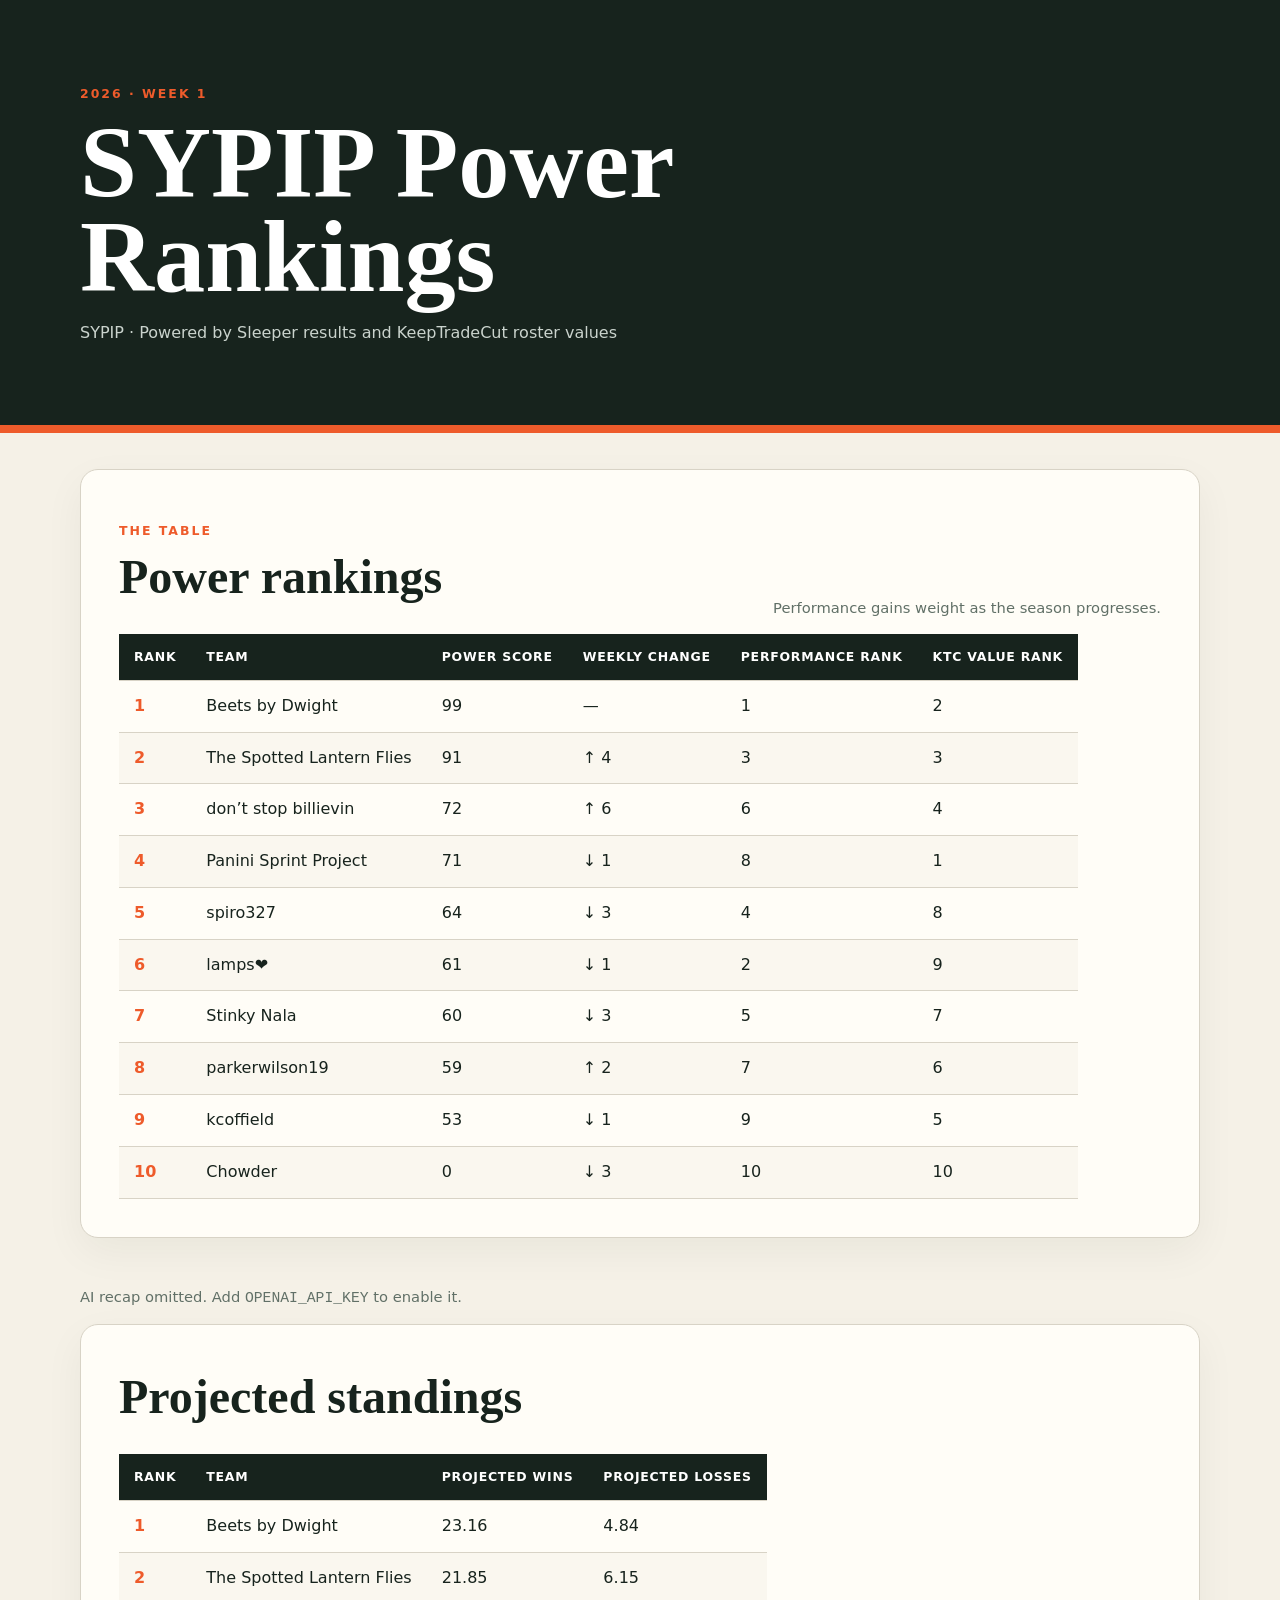
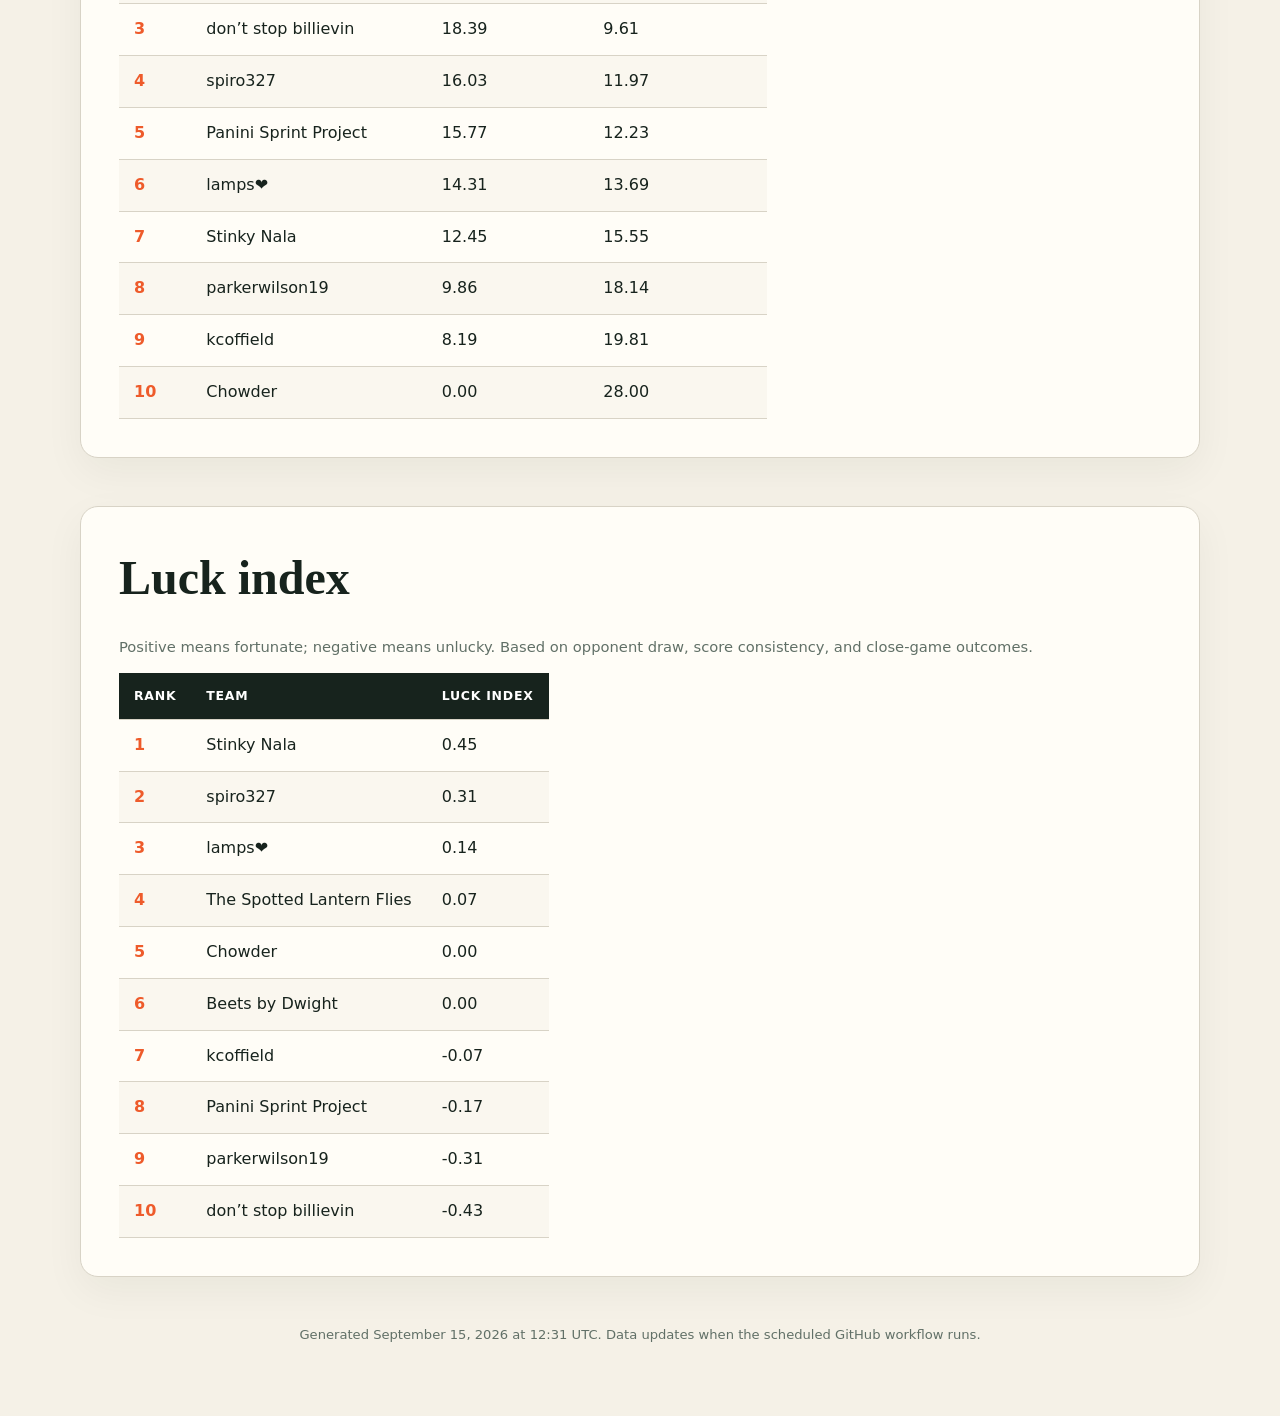
==== content/reports/1389341850288009216/2026/week-01/index.html @ 8bdd9447 "Add weekly report for review" ====
<!doctype html>
<html lang="en"><head><meta charset="utf-8"><meta name="viewport" content="width=device-width,initial-scale=1">
<meta name="description" content="Weekly Sleeper fantasy football power rankings for SYPIP">
<title>SYPIP Power Rankings</title><link rel="stylesheet" href="assets/site.css"></head>
<body><header class="hero"><div class="wrap"><p class="eyebrow">2026 · Week 1</p><h1>SYPIP Power Rankings</h1><p>SYPIP · Powered by Sleeper results and KeepTradeCut roster values</p></div></header>
<main class="wrap"><section><div class="section-title"><div><p class="eyebrow">The table</p><h2>Power rankings</h2></div><p class="note">Performance gains weight as the season progresses.</p></div><table class="dataframe rankings-table">
  <thead>
    <tr style="text-align: right;">
      <th>Rank</th>
      <th>Team</th>
      <th>Power Score</th>
      <th>Weekly Change</th>
      <th>Performance Rank</th>
      <th>KTC Value Rank</th>
    </tr>
  </thead>
  <tbody>
    <tr>
      <td>1</td>
      <td>Beets by Dwight</td>
      <td>99</td>
      <td>—</td>
      <td>1</td>
      <td>2</td>
    </tr>
    <tr>
      <td>2</td>
      <td>The Spotted Lantern Flies</td>
      <td>91</td>
      <td>↑ 4</td>
      <td>3</td>
      <td>3</td>
    </tr>
    <tr>
      <td>3</td>
      <td>don’t stop billievin</td>
      <td>72</td>
      <td>↑ 6</td>
      <td>6</td>
      <td>4</td>
    </tr>
    <tr>
      <td>4</td>
      <td>Panini Sprint Project</td>
      <td>71</td>
      <td>↓ 1</td>
      <td>8</td>
      <td>1</td>
    </tr>
    <tr>
      <td>5</td>
      <td>spiro327</td>
      <td>64</td>
      <td>↓ 3</td>
      <td>4</td>
      <td>8</td>
    </tr>
    <tr>
      <td>6</td>
      <td>lamps❤️</td>
      <td>61</td>
      <td>↓ 1</td>
      <td>2</td>
      <td>9</td>
    </tr>
    <tr>
      <td>7</td>
      <td>Stinky Nala</td>
      <td>60</td>
      <td>↓ 3</td>
      <td>5</td>
      <td>7</td>
    </tr>
    <tr>
      <td>8</td>
      <td>parkerwilson19</td>
      <td>59</td>
      <td>↑ 2</td>
      <td>7</td>
      <td>6</td>
    </tr>
    <tr>
      <td>9</td>
      <td>kcoffield</td>
      <td>53</td>
      <td>↓ 1</td>
      <td>9</td>
      <td>5</td>
    </tr>
    <tr>
      <td>10</td>
      <td>Chowder</td>
      <td>0</td>
      <td>↓ 3</td>
      <td>10</td>
      <td>10</td>
    </tr>
  </tbody>
</table></section>
<p class="note">AI recap omitted. Add <code>OPENAI_API_KEY</code> to enable it.</p><section><h2>Projected standings</h2><table class="dataframe rankings-table">
  <thead>
    <tr style="text-align: right;">
      <th>Rank</th>
      <th>Team</th>
      <th>Projected Wins</th>
      <th>Projected Losses</th>
    </tr>
  </thead>
  <tbody>
    <tr>
      <td>1</td>
      <td>Beets by Dwight</td>
      <td>23.16</td>
      <td>4.84</td>
    </tr>
    <tr>
      <td>2</td>
      <td>The Spotted Lantern Flies</td>
      <td>21.85</td>
      <td>6.15</td>
    </tr>
    <tr>
      <td>3</td>
      <td>don’t stop billievin</td>
      <td>18.39</td>
      <td>9.61</td>
    </tr>
    <tr>
      <td>4</td>
      <td>spiro327</td>
      <td>16.03</td>
      <td>11.97</td>
    </tr>
    <tr>
      <td>5</td>
      <td>Panini Sprint Project</td>
      <td>15.77</td>
      <td>12.23</td>
    </tr>
    <tr>
      <td>6</td>
      <td>lamps❤️</td>
      <td>14.31</td>
      <td>13.69</td>
    </tr>
    <tr>
      <td>7</td>
      <td>Stinky Nala</td>
      <td>12.45</td>
      <td>15.55</td>
    </tr>
    <tr>
      <td>8</td>
      <td>parkerwilson19</td>
      <td>9.86</td>
      <td>18.14</td>
    </tr>
    <tr>
      <td>9</td>
      <td>kcoffield</td>
      <td>8.19</td>
      <td>19.81</td>
    </tr>
    <tr>
      <td>10</td>
      <td>Chowder</td>
      <td>0.00</td>
      <td>28.00</td>
    </tr>
  </tbody>
</table></section><section><h2>Luck index</h2><p class="note">Positive means fortunate; negative means unlucky. Based on opponent draw, score consistency, and close-game outcomes.</p><table class="dataframe rankings-table">
  <thead>
    <tr style="text-align: right;">
      <th>Rank</th>
      <th>Team</th>
      <th>Luck Index</th>
    </tr>
  </thead>
  <tbody>
    <tr>
      <td>1</td>
      <td>Stinky Nala</td>
      <td>0.45</td>
    </tr>
    <tr>
      <td>2</td>
      <td>spiro327</td>
      <td>0.31</td>
    </tr>
    <tr>
      <td>3</td>
      <td>lamps❤️</td>
      <td>0.14</td>
    </tr>
    <tr>
      <td>4</td>
      <td>The Spotted Lantern Flies</td>
      <td>0.07</td>
    </tr>
    <tr>
      <td>5</td>
      <td>Chowder</td>
      <td>0.00</td>
    </tr>
    <tr>
      <td>6</td>
      <td>Beets by Dwight</td>
      <td>0.00</td>
    </tr>
    <tr>
      <td>7</td>
      <td>kcoffield</td>
      <td>-0.07</td>
    </tr>
    <tr>
      <td>8</td>
      <td>Panini Sprint Project</td>
      <td>-0.17</td>
    </tr>
    <tr>
      <td>9</td>
      <td>parkerwilson19</td>
      <td>-0.31</td>
    </tr>
    <tr>
      <td>10</td>
      <td>don’t stop billievin</td>
      <td>-0.43</td>
    </tr>
  </tbody>
</table></section>
<footer>Generated September 15, 2026 at 12:31 UTC. Data updates when the scheduled GitHub workflow runs.</footer></main></body></html>
---- content/reports/1389341850288009216/2026/week-01/assets/site.css ----
:root{--ink:#17231d;--muted:#617067;--paper:#f5f1e7;--card:#fffdf7;--line:#d8d3c6;--accent:#ee5b2b;--green:#1d6949}*{box-sizing:border-box}body{margin:0;background:var(--paper);color:var(--ink);font:16px/1.55 ui-sans-serif,system-ui,-apple-system,BlinkMacSystemFont,"Segoe UI",sans-serif}.wrap{width:min(1120px,calc(100% - 32px));margin:auto}.hero{padding:72px 0 64px;background:var(--ink);color:#fff;border-bottom:8px solid var(--accent)}.hero h1{font:800 clamp(2.8rem,8vw,6.5rem)/.92 Georgia,serif;max-width:900px;margin:.12em 0}.hero p:last-child{color:#cad3cd}.eyebrow{text-transform:uppercase;letter-spacing:.16em;font-weight:800;font-size:.78rem;color:var(--accent)}main{padding:36px 0 72px}section{margin:0 0 48px;background:var(--card);border:1px solid var(--line);border-radius:18px;padding:clamp(18px,4vw,38px);box-shadow:0 14px 40px #17231d0d}h2{font:800 clamp(1.8rem,5vw,3rem)/1 Georgia,serif;margin:.2em 0 .7em}.section-title{display:flex;align-items:end;justify-content:space-between;gap:24px}.note{color:var(--muted);font-size:.92rem}.rankings-table{width:100%;border-collapse:collapse;display:block;overflow-x:auto}.rankings-table th{background:var(--ink);color:#fff;text-align:left;font-size:.78rem;letter-spacing:.06em;text-transform:uppercase}.rankings-table th,.rankings-table td{padding:13px 15px;border-bottom:1px solid var(--line);white-space:nowrap}.rankings-table tr:nth-child(even) td{background:#f5f1e780}.rankings-table td:first-child{font-weight:900;color:var(--accent)}.prose{max-width:800px;color:#324238}footer{color:var(--muted);font-size:.82rem;text-align:center}@media(max-width:650px){.hero{padding:52px 0 42px}.section-title{display:block}section{border-radius:12px;padding:18px}.rankings-table th,.rankings-table td{padding:10px 11px;font-size:.86rem}}

.teaser{min-height:100vh;background:#080b09;color:#e8eee9;display:grid;place-items:center;overflow:hidden}.teaser:before{content:"";position:fixed;inset:-30%;background:radial-gradient(circle,#1d694933 0,transparent 45%);animation:pulse 7s ease-in-out infinite}.teaser-inner{position:relative;width:min(720px,calc(100% - 40px));padding:72px 20px;text-align:center}.teaser h1{font:800 clamp(3.4rem,12vw,8rem)/.86 Georgia,serif;letter-spacing:-.055em;margin:.2em 0}.teaser-copy{color:#91a097;font-size:clamp(1rem,2.5vw,1.3rem);letter-spacing:.08em}.signal{width:10px;height:10px;margin:0 auto 40px;border-radius:50%;background:#ee5b2b;box-shadow:0 0 30px #ee5b2b;animation:blink 2.4s ease-in-out infinite}.timestamp{margin-top:72px;color:#3d4942;font-size:.68rem;letter-spacing:.12em;text-transform:uppercase}@keyframes pulse{50%{transform:scale(1.18);opacity:.55}}@keyframes blink{50%{opacity:.18;box-shadow:0 0 6px #ee5b2b}}
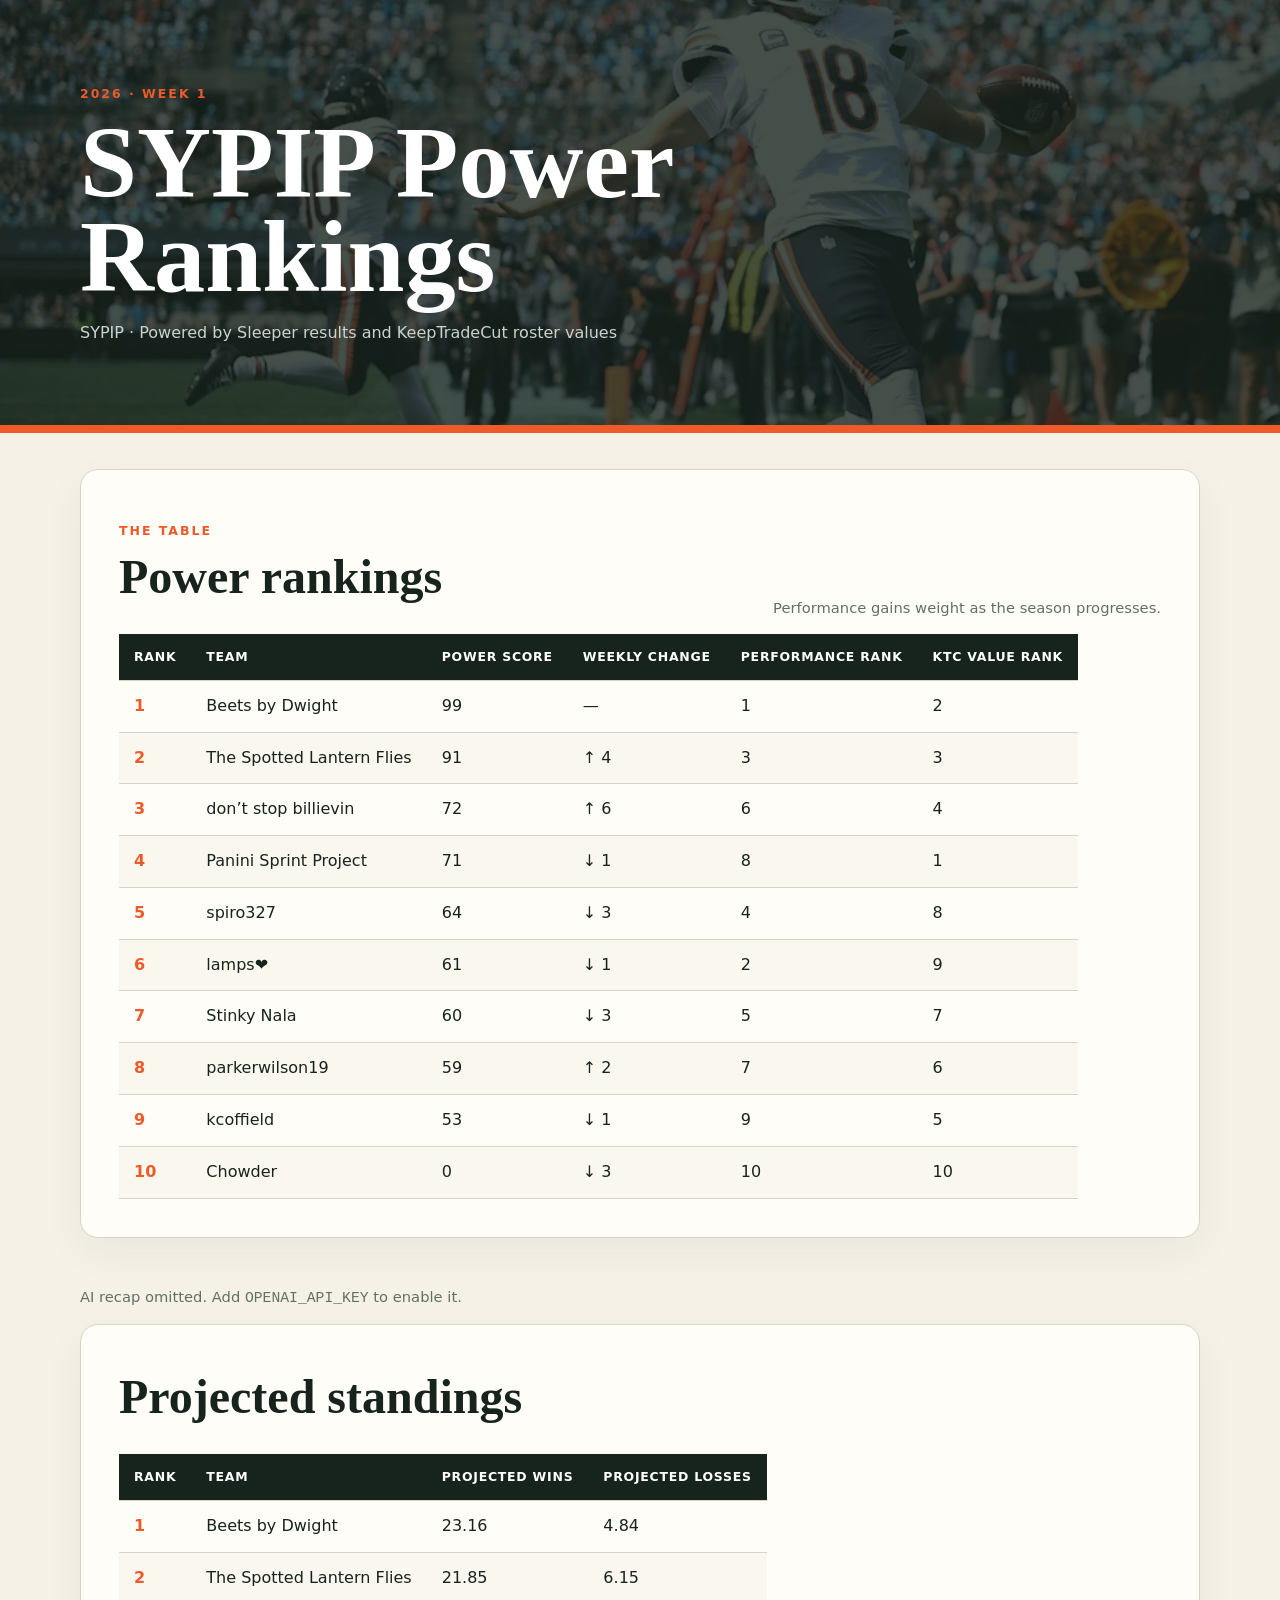
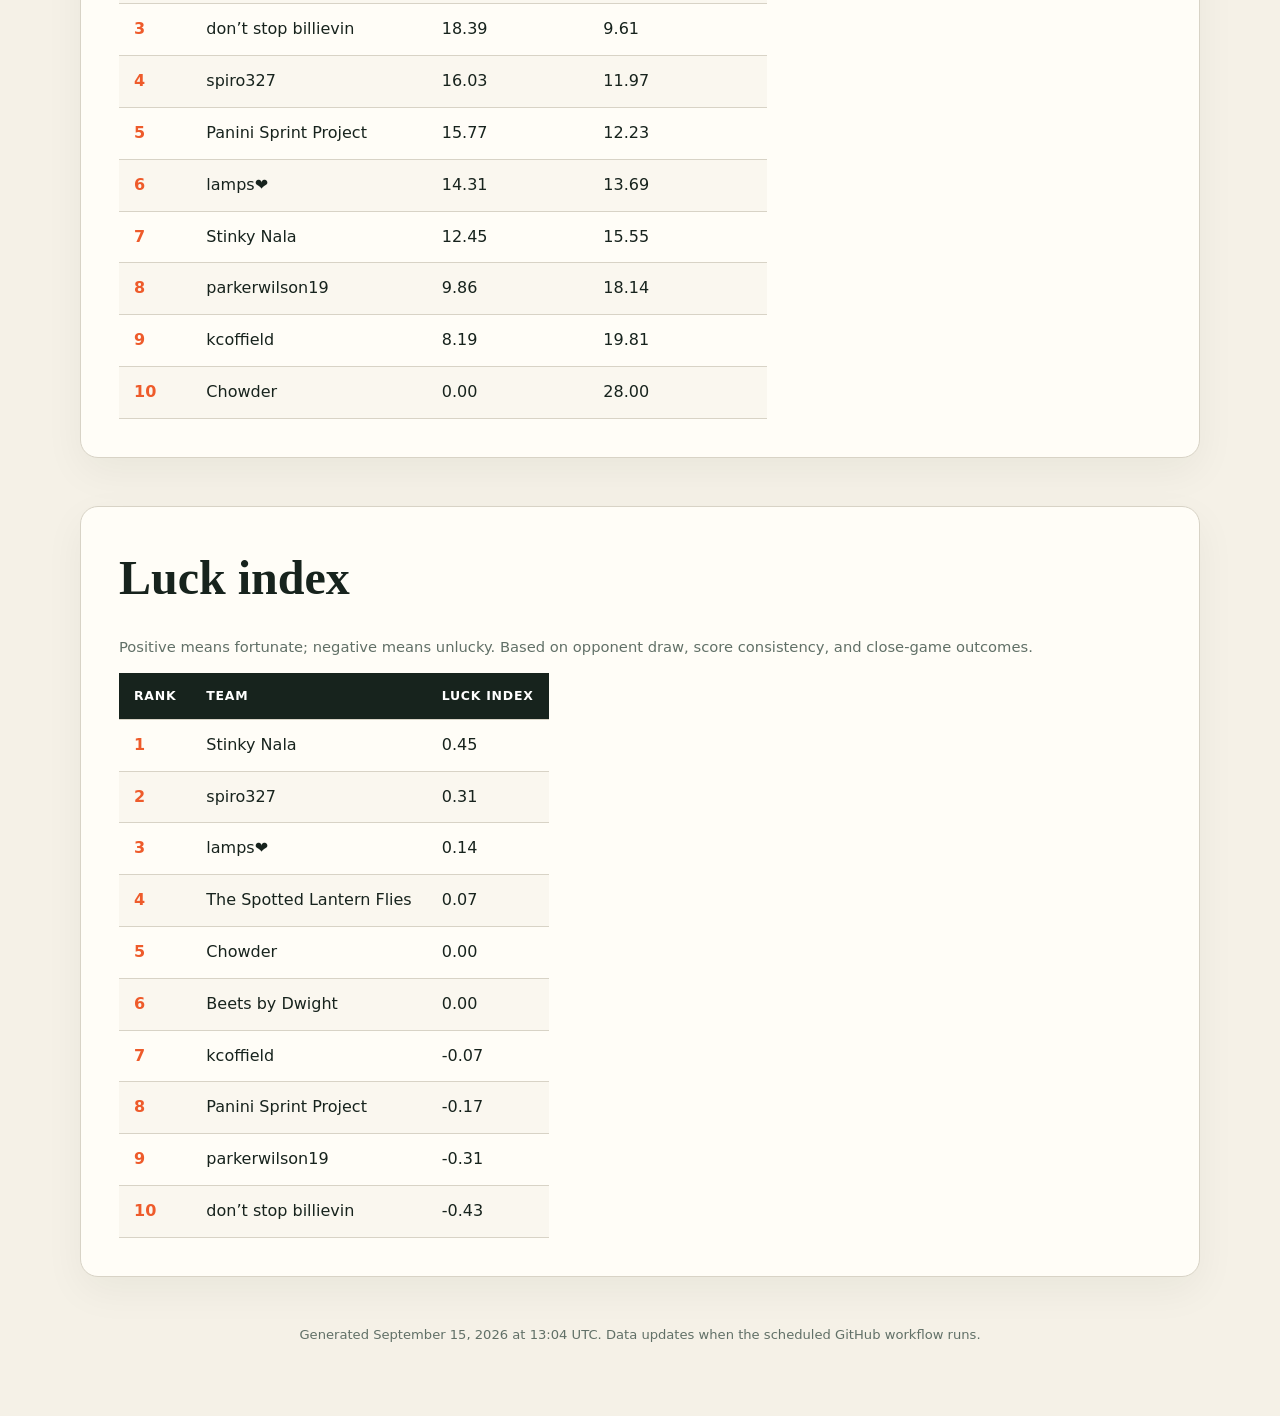
==== commit fc8d4080: "Add weekly report for review" ====
--- a/content/reports/1389341850288009216/2026/week-01/index.html
+++ b/content/reports/1389341850288009216/2026/week-01/index.html
@@ -2,7 +2,7 @@
 <html lang="en"><head><meta charset="utf-8"><meta name="viewport" content="width=device-width,initial-scale=1">
 <meta name="description" content="Weekly Sleeper fantasy football power rankings for SYPIP">
 <title>SYPIP Power Rankings</title><link rel="stylesheet" href="assets/site.css"></head>
-<body><header class="hero"><div class="wrap"><p class="eyebrow">2026 · Week 1</p><h1>SYPIP Power Rankings</h1><p>SYPIP · Powered by Sleeper results and KeepTradeCut roster values</p></div></header>
+<body><header class="hero has-image"><div class="wrap"><p class="eyebrow">2026 · Week 1</p><h1>SYPIP Power Rankings</h1><p>SYPIP · Powered by Sleeper results and KeepTradeCut roster values</p></div></header>
 <main class="wrap"><section><div class="section-title"><div><p class="eyebrow">The table</p><h2>Power rankings</h2></div><p class="note">Performance gains weight as the season progresses.</p></div><table class="dataframe rankings-table">
   <thead>
     <tr style="text-align: right;">
@@ -229,4 +229,4 @@
     </tr>
   </tbody>
 </table></section>
-<footer>Generated September 15, 2026 at 12:31 UTC. Data updates when the scheduled GitHub workflow runs.</footer></main></body></html>+<footer>Generated September 15, 2026 at 13:04 UTC. Data updates when the scheduled GitHub workflow runs.</footer></main></body></html>
--- a/content/reports/1389341850288009216/2026/week-01/assets/site.css
+++ b/content/reports/1389341850288009216/2026/week-01/assets/site.css
@@ -1,4 +1,4 @@
 
-:root{--ink:#17231d;--muted:#617067;--paper:#f5f1e7;--card:#fffdf7;--line:#d8d3c6;--accent:#ee5b2b;--green:#1d6949}*{box-sizing:border-box}body{margin:0;background:var(--paper);color:var(--ink);font:16px/1.55 ui-sans-serif,system-ui,-apple-system,BlinkMacSystemFont,"Segoe UI",sans-serif}.wrap{width:min(1120px,calc(100% - 32px));margin:auto}.hero{padding:72px 0 64px;background:var(--ink);color:#fff;border-bottom:8px solid var(--accent)}.hero h1{font:800 clamp(2.8rem,8vw,6.5rem)/.92 Georgia,serif;max-width:900px;margin:.12em 0}.hero p:last-child{color:#cad3cd}.eyebrow{text-transform:uppercase;letter-spacing:.16em;font-weight:800;font-size:.78rem;color:var(--accent)}main{padding:36px 0 72px}section{margin:0 0 48px;background:var(--card);border:1px solid var(--line);border-radius:18px;padding:clamp(18px,4vw,38px);box-shadow:0 14px 40px #17231d0d}h2{font:800 clamp(1.8rem,5vw,3rem)/1 Georgia,serif;margin:.2em 0 .7em}.section-title{display:flex;align-items:end;justify-content:space-between;gap:24px}.note{color:var(--muted);font-size:.92rem}.rankings-table{width:100%;border-collapse:collapse;display:block;overflow-x:auto}.rankings-table th{background:var(--ink);color:#fff;text-align:left;font-size:.78rem;letter-spacing:.06em;text-transform:uppercase}.rankings-table th,.rankings-table td{padding:13px 15px;border-bottom:1px solid var(--line);white-space:nowrap}.rankings-table tr:nth-child(even) td{background:#f5f1e780}.rankings-table td:first-child{font-weight:900;color:var(--accent)}.prose{max-width:800px;color:#324238}footer{color:var(--muted);font-size:.82rem;text-align:center}@media(max-width:650px){.hero{padding:52px 0 42px}.section-title{display:block}section{border-radius:12px;padding:18px}.rankings-table th,.rankings-table td{padding:10px 11px;font-size:.86rem}}
+:root{--ink:#17231d;--muted:#617067;--paper:#f5f1e7;--card:#fffdf7;--line:#d8d3c6;--accent:#ee5b2b;--green:#1d6949}*{box-sizing:border-box}body{margin:0;background:var(--paper);color:var(--ink);font:16px/1.55 ui-sans-serif,system-ui,-apple-system,BlinkMacSystemFont,"Segoe UI",sans-serif}.wrap{width:min(1120px,calc(100% - 32px));margin:auto}.hero{padding:72px 0 64px;background:var(--ink);color:#fff;border-bottom:8px solid var(--accent)}.hero.has-image{position:relative;background:linear-gradient(#17231dcc,#17231dcc),url("header.jpg") center/cover no-repeat}.hero h1{font:800 clamp(2.8rem,8vw,6.5rem)/.92 Georgia,serif;max-width:900px;margin:.12em 0}.hero p:last-child{color:#cad3cd}.eyebrow{text-transform:uppercase;letter-spacing:.16em;font-weight:800;font-size:.78rem;color:var(--accent)}main{padding:36px 0 72px}section{margin:0 0 48px;background:var(--card);border:1px solid var(--line);border-radius:18px;padding:clamp(18px,4vw,38px);box-shadow:0 14px 40px #17231d0d}h2{font:800 clamp(1.8rem,5vw,3rem)/1 Georgia,serif;margin:.2em 0 .7em}.section-title{display:flex;align-items:end;justify-content:space-between;gap:24px}.note{color:var(--muted);font-size:.92rem}.rankings-table{width:100%;border-collapse:collapse;display:block;overflow-x:auto}.rankings-table th{background:var(--ink);color:#fff;text-align:left;font-size:.78rem;letter-spacing:.06em;text-transform:uppercase}.rankings-table th,.rankings-table td{padding:13px 15px;border-bottom:1px solid var(--line);white-space:nowrap}.rankings-table tr:nth-child(even) td{background:#f5f1e780}.rankings-table td:first-child{font-weight:900;color:var(--accent)}.prose{max-width:800px;color:#324238}footer{color:var(--muted);font-size:.82rem;text-align:center}@media(max-width:650px){.hero{padding:52px 0 42px}.section-title{display:block}section{border-radius:12px;padding:18px}.rankings-table th,.rankings-table td{padding:10px 11px;font-size:.86rem}}
 
 .teaser{min-height:100vh;background:#080b09;color:#e8eee9;display:grid;place-items:center;overflow:hidden}.teaser:before{content:"";position:fixed;inset:-30%;background:radial-gradient(circle,#1d694933 0,transparent 45%);animation:pulse 7s ease-in-out infinite}.teaser-inner{position:relative;width:min(720px,calc(100% - 40px));padding:72px 20px;text-align:center}.teaser h1{font:800 clamp(3.4rem,12vw,8rem)/.86 Georgia,serif;letter-spacing:-.055em;margin:.2em 0}.teaser-copy{color:#91a097;font-size:clamp(1rem,2.5vw,1.3rem);letter-spacing:.08em}.signal{width:10px;height:10px;margin:0 auto 40px;border-radius:50%;background:#ee5b2b;box-shadow:0 0 30px #ee5b2b;animation:blink 2.4s ease-in-out infinite}.timestamp{margin-top:72px;color:#3d4942;font-size:.68rem;letter-spacing:.12em;text-transform:uppercase}@keyframes pulse{50%{transform:scale(1.18);opacity:.55}}@keyframes blink{50%{opacity:.18;box-shadow:0 0 6px #ee5b2b}}
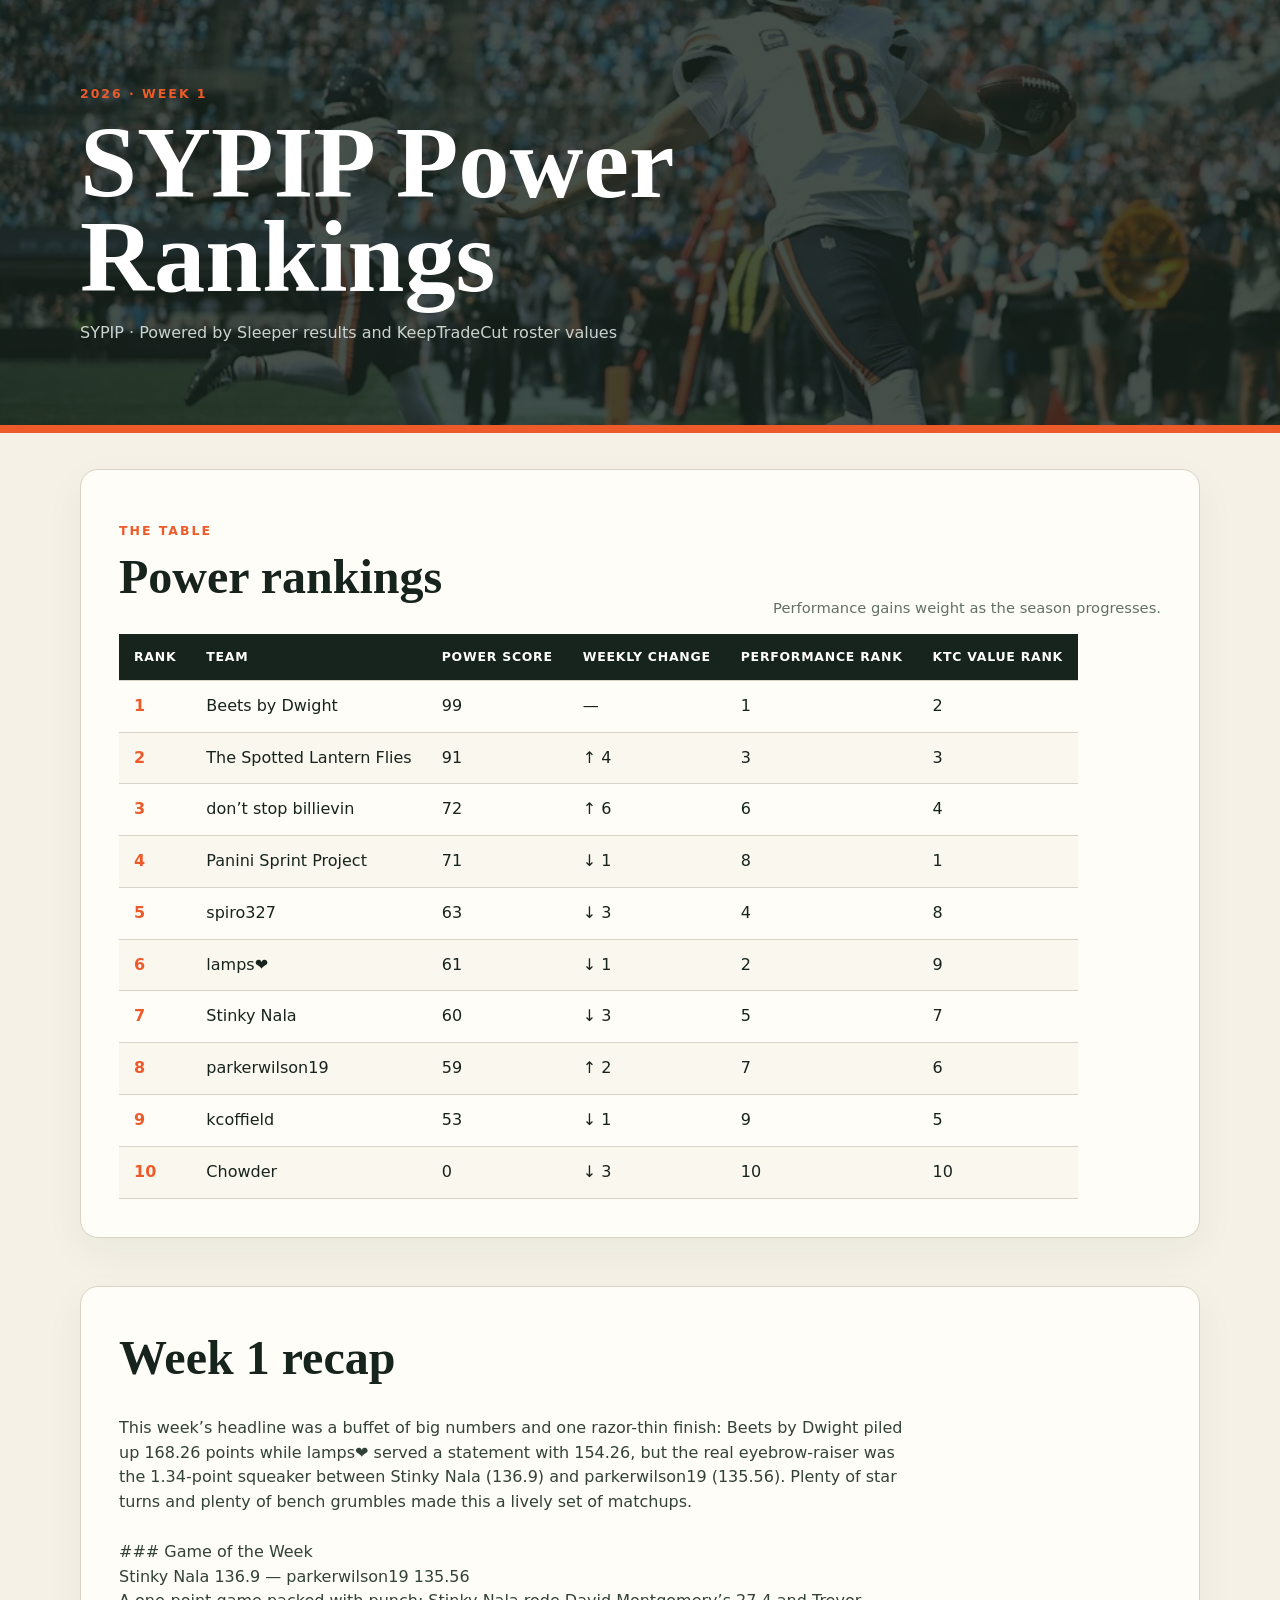
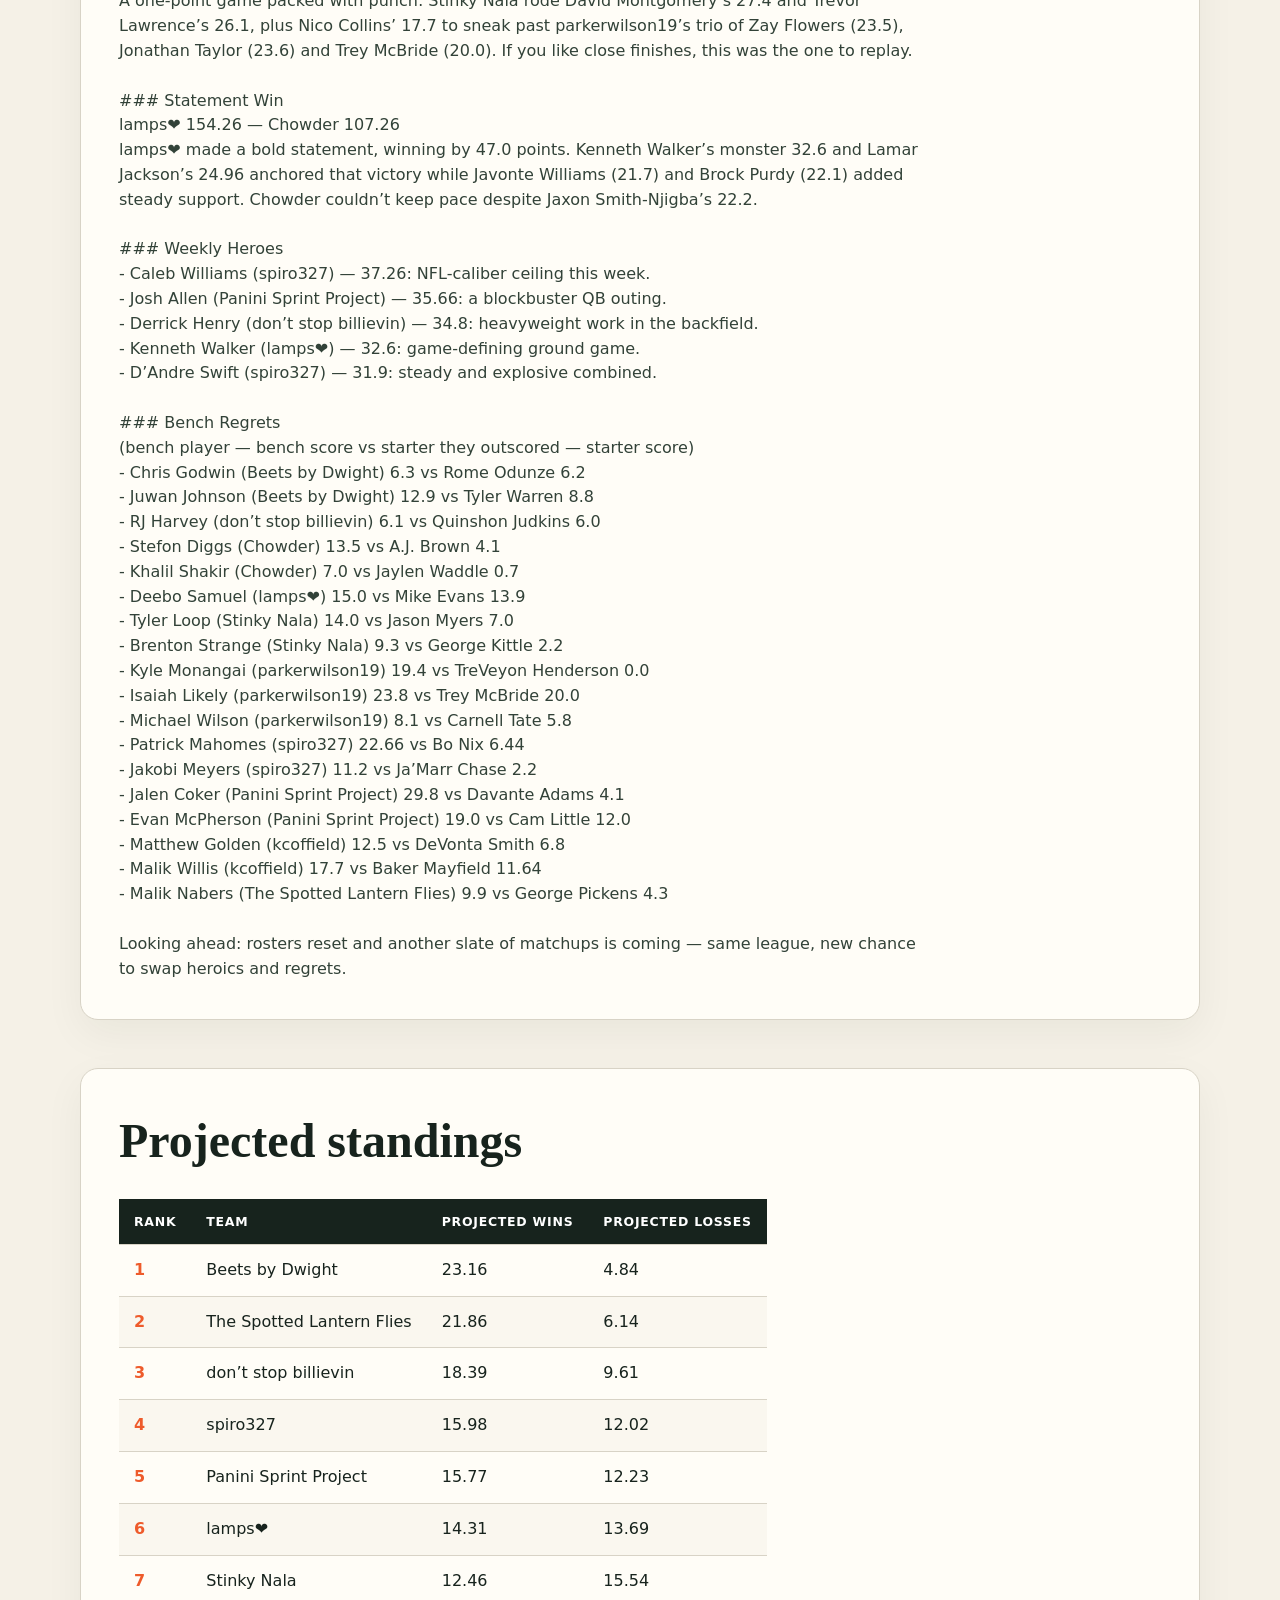
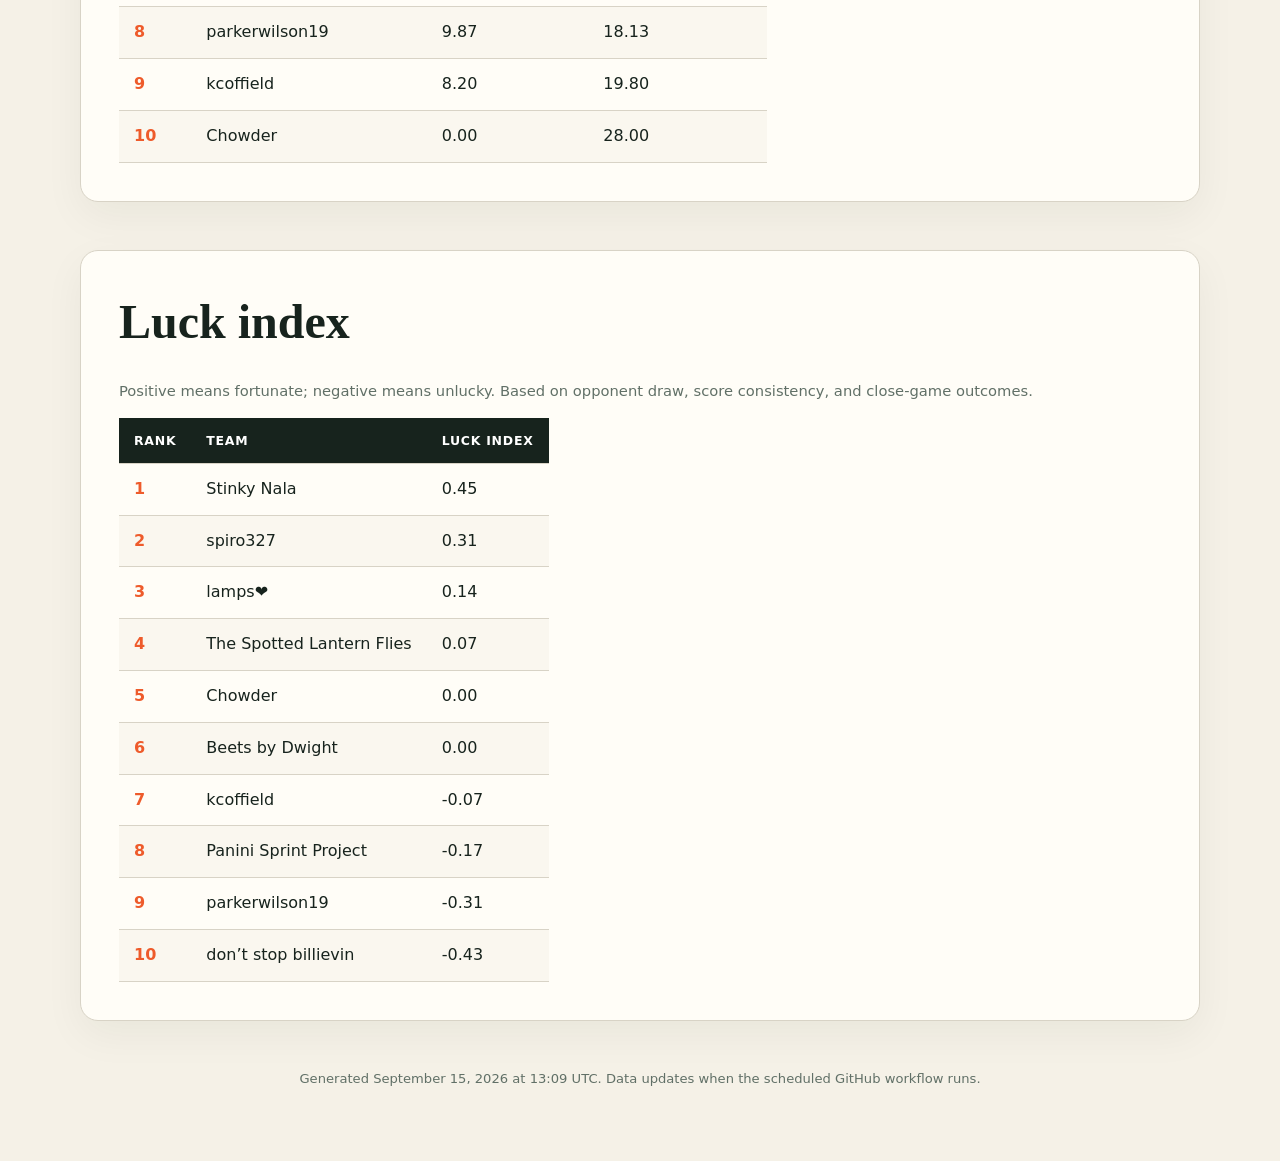
==== commit bcde2d33: "Add weekly report for review" ====
--- a/content/reports/1389341850288009216/2026/week-01/index.html
+++ b/content/reports/1389341850288009216/2026/week-01/index.html
@@ -50,7 +50,7 @@
     <tr>
       <td>5</td>
       <td>spiro327</td>
-      <td>64</td>
+      <td>63</td>
       <td>↓ 3</td>
       <td>4</td>
       <td>8</td>
@@ -97,7 +97,7 @@
     </tr>
   </tbody>
 </table></section>
-<p class="note">AI recap omitted. Add <code>OPENAI_API_KEY</code> to enable it.</p><section><h2>Projected standings</h2><table class="dataframe rankings-table">
+<section class="recap"><h2>Week 1 recap</h2><div class="prose">This week’s headline was a buffet of big numbers and one razor-thin finish: Beets by Dwight piled up 168.26 points while lamps❤ served a statement with 154.26, but the real eyebrow-raiser was the 1.34-point squeaker between Stinky Nala (136.9) and parkerwilson19 (135.56). Plenty of star turns and plenty of bench grumbles made this a lively set of matchups.<br><br>### Game of the Week<br>Stinky Nala 136.9 — parkerwilson19 135.56  <br>A one-point game packed with punch: Stinky Nala rode David Montgomery’s 27.4 and Trevor Lawrence’s 26.1, plus Nico Collins’ 17.7 to sneak past parkerwilson19’s trio of Zay Flowers (23.5), Jonathan Taylor (23.6) and Trey McBride (20.0). If you like close finishes, this was the one to replay.<br><br>### Statement Win<br>lamps❤ 154.26 — Chowder 107.26  <br>lamps❤ made a bold statement, winning by 47.0 points. Kenneth Walker’s monster 32.6 and Lamar Jackson’s 24.96 anchored that victory while Javonte Williams (21.7) and Brock Purdy (22.1) added steady support. Chowder couldn’t keep pace despite Jaxon Smith-Njigba’s 22.2.<br><br>### Weekly Heroes<br>- Caleb Williams (spiro327) — 37.26: NFL-caliber ceiling this week.  <br>- Josh Allen (Panini Sprint Project) — 35.66: a blockbuster QB outing.  <br>- Derrick Henry (don’t stop billievin) — 34.8: heavyweight work in the backfield.  <br>- Kenneth Walker (lamps❤) — 32.6: game-defining ground game.  <br>- D’Andre Swift (spiro327) — 31.9: steady and explosive combined.<br><br>### Bench Regrets<br>(bench player — bench score vs starter they outscored — starter score)<br>- Chris Godwin (Beets by Dwight) 6.3 vs Rome Odunze 6.2  <br>- Juwan Johnson (Beets by Dwight) 12.9 vs Tyler Warren 8.8  <br>- RJ Harvey (don’t stop billievin) 6.1 vs Quinshon Judkins 6.0  <br>- Stefon Diggs (Chowder) 13.5 vs A.J. Brown 4.1  <br>- Khalil Shakir (Chowder) 7.0 vs Jaylen Waddle 0.7  <br>- Deebo Samuel (lamps❤) 15.0 vs Mike Evans 13.9  <br>- Tyler Loop (Stinky Nala) 14.0 vs Jason Myers 7.0  <br>- Brenton Strange (Stinky Nala) 9.3 vs George Kittle 2.2  <br>- Kyle Monangai (parkerwilson19) 19.4 vs TreVeyon Henderson 0.0  <br>- Isaiah Likely (parkerwilson19) 23.8 vs Trey McBride 20.0  <br>- Michael Wilson (parkerwilson19) 8.1 vs Carnell Tate 5.8  <br>- Patrick Mahomes (spiro327) 22.66 vs Bo Nix 6.44  <br>- Jakobi Meyers (spiro327) 11.2 vs Ja’Marr Chase 2.2  <br>- Jalen Coker (Panini Sprint Project) 29.8 vs Davante Adams 4.1  <br>- Evan McPherson (Panini Sprint Project) 19.0 vs Cam Little 12.0  <br>- Matthew Golden (kcoffield) 12.5 vs DeVonta Smith 6.8  <br>- Malik Willis (kcoffield) 17.7 vs Baker Mayfield 11.64  <br>- Malik Nabers (The Spotted Lantern Flies) 9.9 vs George Pickens 4.3<br><br>Looking ahead: rosters reset and another slate of matchups is coming — same league, new chance to swap heroics and regrets.</div></section><section><h2>Projected standings</h2><table class="dataframe rankings-table">
   <thead>
     <tr style="text-align: right;">
       <th>Rank</th>
@@ -116,8 +116,8 @@
     <tr>
       <td>2</td>
       <td>The Spotted Lantern Flies</td>
-      <td>21.85</td>
-      <td>6.15</td>
+      <td>21.86</td>
+      <td>6.14</td>
     </tr>
     <tr>
       <td>3</td>
@@ -128,8 +128,8 @@
     <tr>
       <td>4</td>
       <td>spiro327</td>
-      <td>16.03</td>
-      <td>11.97</td>
+      <td>15.98</td>
+      <td>12.02</td>
     </tr>
     <tr>
       <td>5</td>
@@ -146,20 +146,20 @@
     <tr>
       <td>7</td>
       <td>Stinky Nala</td>
-      <td>12.45</td>
-      <td>15.55</td>
+      <td>12.46</td>
+      <td>15.54</td>
     </tr>
     <tr>
       <td>8</td>
       <td>parkerwilson19</td>
-      <td>9.86</td>
-      <td>18.14</td>
+      <td>9.87</td>
+      <td>18.13</td>
     </tr>
     <tr>
       <td>9</td>
       <td>kcoffield</td>
-      <td>8.19</td>
-      <td>19.81</td>
+      <td>8.20</td>
+      <td>19.80</td>
     </tr>
     <tr>
       <td>10</td>
@@ -229,4 +229,4 @@
     </tr>
   </tbody>
 </table></section>
-<footer>Generated September 15, 2026 at 13:04 UTC. Data updates when the scheduled GitHub workflow runs.</footer></main></body></html>+<footer>Generated September 15, 2026 at 13:09 UTC. Data updates when the scheduled GitHub workflow runs.</footer></main></body></html>
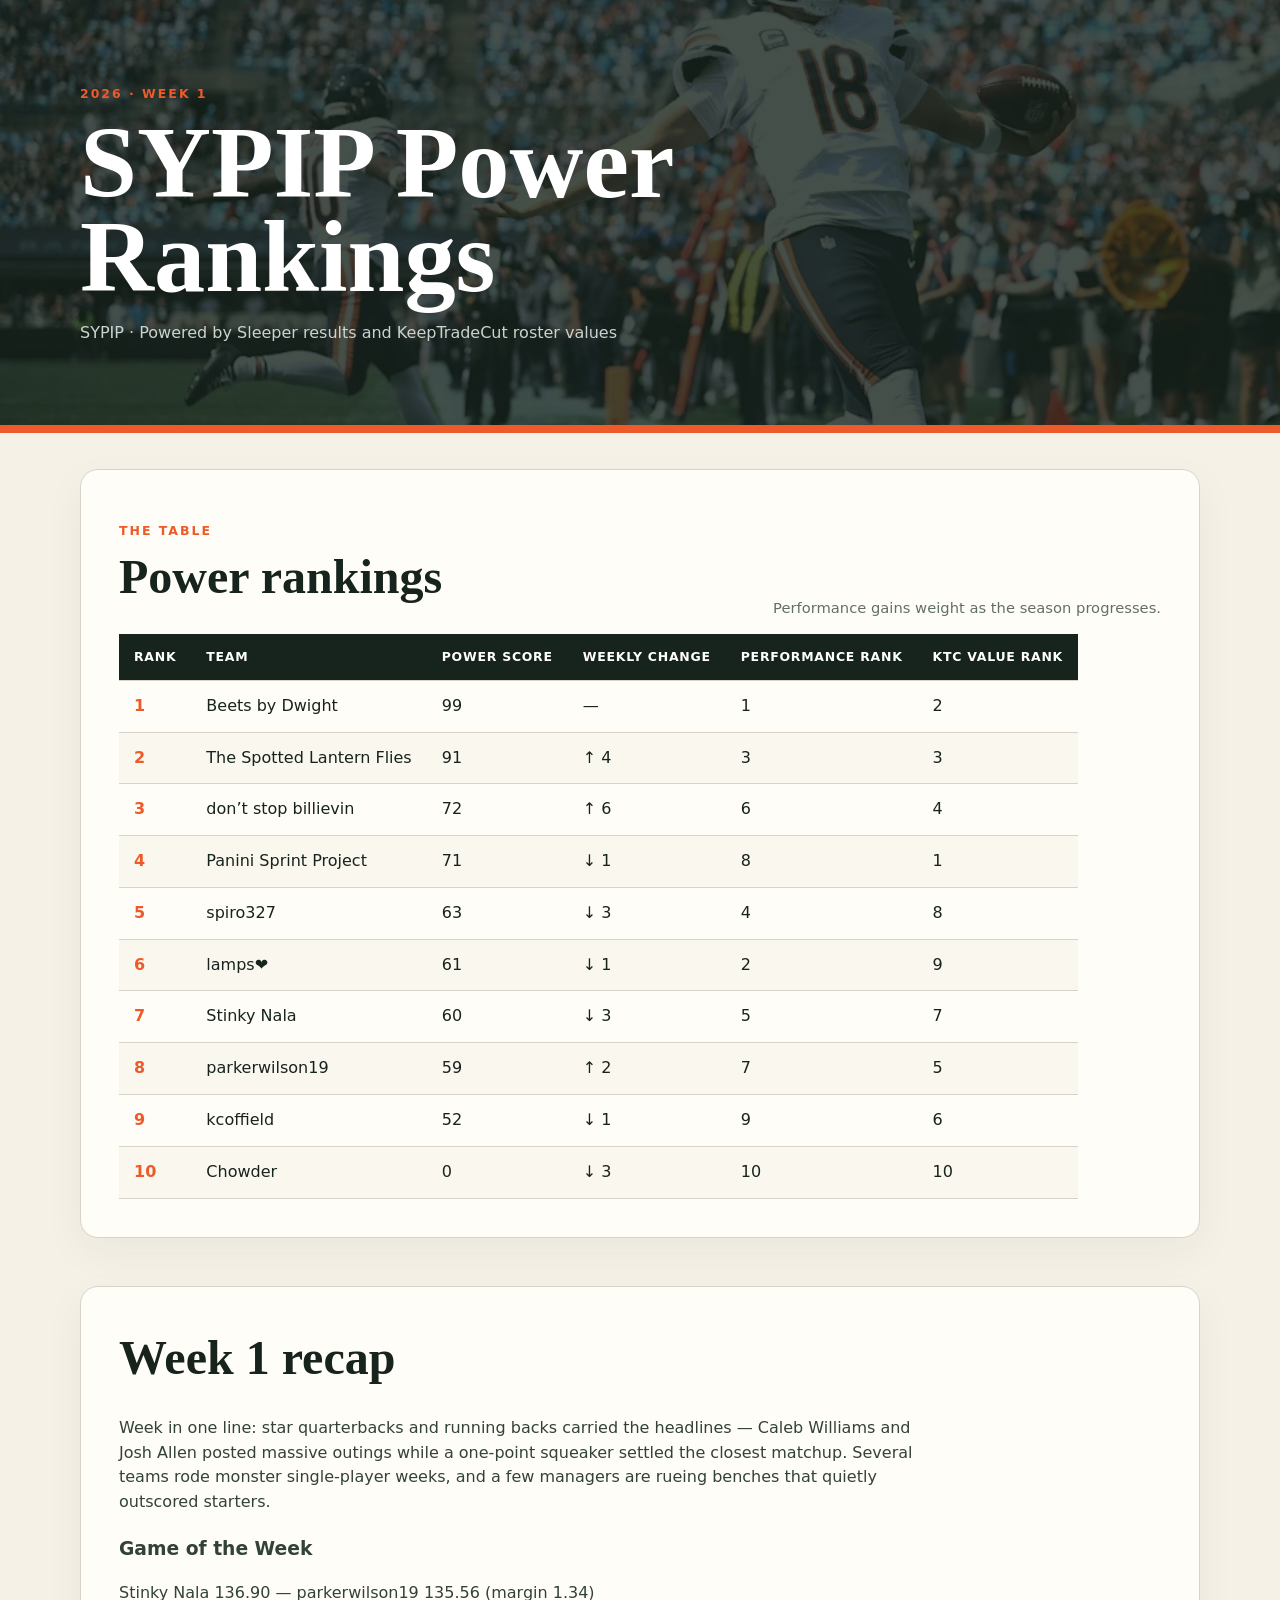
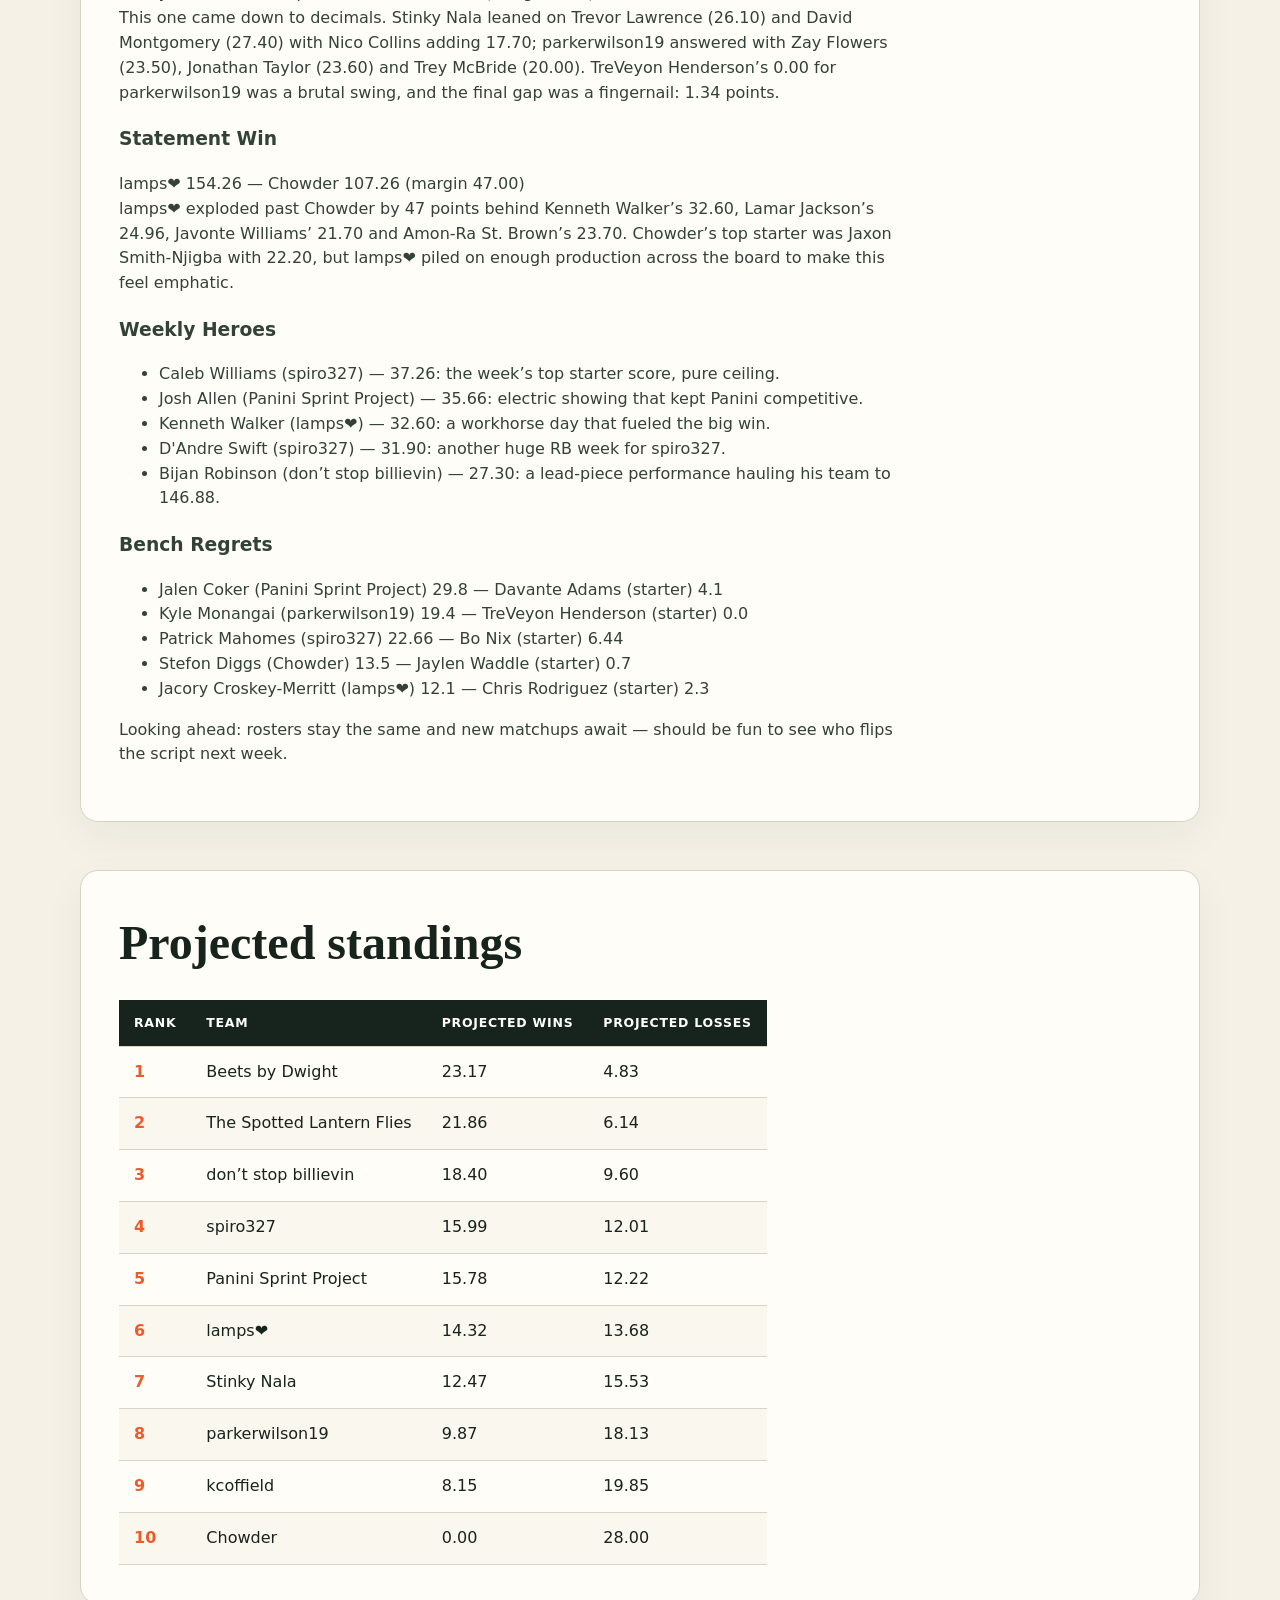
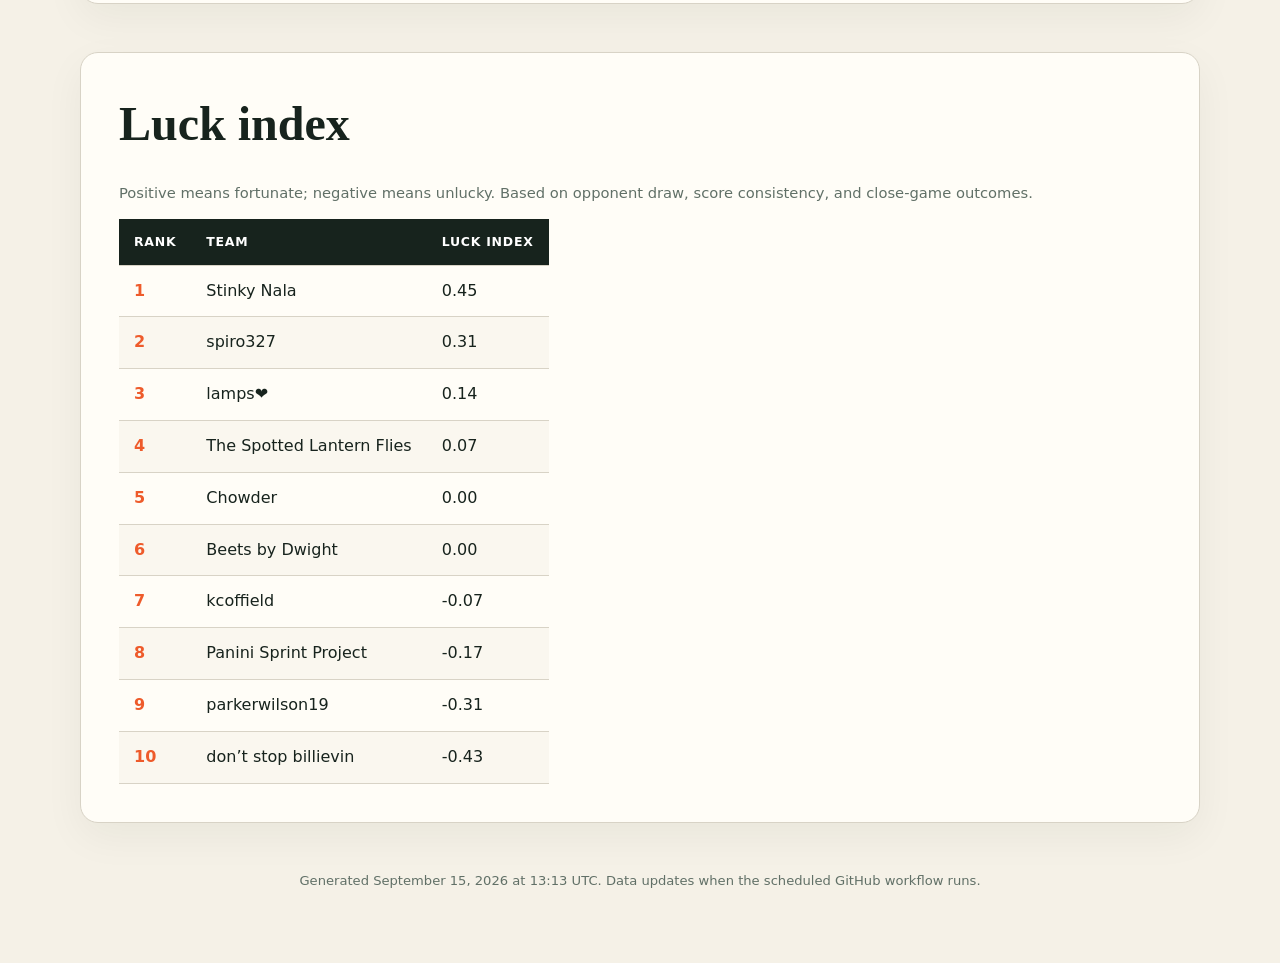
==== commit 94f8d858: "Add weekly report for review" ====
--- a/content/reports/1389341850288009216/2026/week-01/index.html
+++ b/content/reports/1389341850288009216/2026/week-01/index.html
@@ -77,15 +77,15 @@
       <td>59</td>
       <td>↑ 2</td>
       <td>7</td>
-      <td>6</td>
+      <td>5</td>
     </tr>
     <tr>
       <td>9</td>
       <td>kcoffield</td>
-      <td>53</td>
+      <td>52</td>
       <td>↓ 1</td>
       <td>9</td>
-      <td>5</td>
+      <td>6</td>
     </tr>
     <tr>
       <td>10</td>
@@ -97,7 +97,30 @@
     </tr>
   </tbody>
 </table></section>
-<section class="recap"><h2>Week 1 recap</h2><div class="prose">This week’s headline was a buffet of big numbers and one razor-thin finish: Beets by Dwight piled up 168.26 points while lamps❤ served a statement with 154.26, but the real eyebrow-raiser was the 1.34-point squeaker between Stinky Nala (136.9) and parkerwilson19 (135.56). Plenty of star turns and plenty of bench grumbles made this a lively set of matchups.<br><br>### Game of the Week<br>Stinky Nala 136.9 — parkerwilson19 135.56  <br>A one-point game packed with punch: Stinky Nala rode David Montgomery’s 27.4 and Trevor Lawrence’s 26.1, plus Nico Collins’ 17.7 to sneak past parkerwilson19’s trio of Zay Flowers (23.5), Jonathan Taylor (23.6) and Trey McBride (20.0). If you like close finishes, this was the one to replay.<br><br>### Statement Win<br>lamps❤ 154.26 — Chowder 107.26  <br>lamps❤ made a bold statement, winning by 47.0 points. Kenneth Walker’s monster 32.6 and Lamar Jackson’s 24.96 anchored that victory while Javonte Williams (21.7) and Brock Purdy (22.1) added steady support. Chowder couldn’t keep pace despite Jaxon Smith-Njigba’s 22.2.<br><br>### Weekly Heroes<br>- Caleb Williams (spiro327) — 37.26: NFL-caliber ceiling this week.  <br>- Josh Allen (Panini Sprint Project) — 35.66: a blockbuster QB outing.  <br>- Derrick Henry (don’t stop billievin) — 34.8: heavyweight work in the backfield.  <br>- Kenneth Walker (lamps❤) — 32.6: game-defining ground game.  <br>- D’Andre Swift (spiro327) — 31.9: steady and explosive combined.<br><br>### Bench Regrets<br>(bench player — bench score vs starter they outscored — starter score)<br>- Chris Godwin (Beets by Dwight) 6.3 vs Rome Odunze 6.2  <br>- Juwan Johnson (Beets by Dwight) 12.9 vs Tyler Warren 8.8  <br>- RJ Harvey (don’t stop billievin) 6.1 vs Quinshon Judkins 6.0  <br>- Stefon Diggs (Chowder) 13.5 vs A.J. Brown 4.1  <br>- Khalil Shakir (Chowder) 7.0 vs Jaylen Waddle 0.7  <br>- Deebo Samuel (lamps❤) 15.0 vs Mike Evans 13.9  <br>- Tyler Loop (Stinky Nala) 14.0 vs Jason Myers 7.0  <br>- Brenton Strange (Stinky Nala) 9.3 vs George Kittle 2.2  <br>- Kyle Monangai (parkerwilson19) 19.4 vs TreVeyon Henderson 0.0  <br>- Isaiah Likely (parkerwilson19) 23.8 vs Trey McBride 20.0  <br>- Michael Wilson (parkerwilson19) 8.1 vs Carnell Tate 5.8  <br>- Patrick Mahomes (spiro327) 22.66 vs Bo Nix 6.44  <br>- Jakobi Meyers (spiro327) 11.2 vs Ja’Marr Chase 2.2  <br>- Jalen Coker (Panini Sprint Project) 29.8 vs Davante Adams 4.1  <br>- Evan McPherson (Panini Sprint Project) 19.0 vs Cam Little 12.0  <br>- Matthew Golden (kcoffield) 12.5 vs DeVonta Smith 6.8  <br>- Malik Willis (kcoffield) 17.7 vs Baker Mayfield 11.64  <br>- Malik Nabers (The Spotted Lantern Flies) 9.9 vs George Pickens 4.3<br><br>Looking ahead: rosters reset and another slate of matchups is coming — same league, new chance to swap heroics and regrets.</div></section><section><h2>Projected standings</h2><table class="dataframe rankings-table">
+<section class="recap"><h2>Week 1 recap</h2><div class="prose"><p>Week in one line: star quarterbacks and running backs carried the headlines — Caleb Williams and Josh Allen posted massive outings while a one-point squeaker settled the closest matchup. Several teams rode monster single-player weeks, and a few managers are rueing benches that quietly outscored starters.</p>
+<h3>Game of the Week</h3>
+<p>Stinky Nala 136.90 — parkerwilson19 135.56 (margin 1.34)<br />
+This one came down to decimals. Stinky Nala leaned on Trevor Lawrence (26.10) and David Montgomery (27.40) with Nico Collins adding 17.70; parkerwilson19 answered with Zay Flowers (23.50), Jonathan Taylor (23.60) and Trey McBride (20.00). TreVeyon Henderson’s 0.00 for parkerwilson19 was a brutal swing, and the final gap was a fingernail: 1.34 points.</p>
+<h3>Statement Win</h3>
+<p>lamps❤ 154.26 — Chowder 107.26 (margin 47.00)<br />
+lamps❤ exploded past Chowder by 47 points behind Kenneth Walker’s 32.60, Lamar Jackson’s 24.96, Javonte Williams’ 21.70 and Amon-Ra St. Brown’s 23.70. Chowder’s top starter was Jaxon Smith-Njigba with 22.20, but lamps❤ piled on enough production across the board to make this feel emphatic.</p>
+<h3>Weekly Heroes</h3>
+<ul>
+<li>Caleb Williams (spiro327) — 37.26: the week’s top starter score, pure ceiling.  </li>
+<li>Josh Allen (Panini Sprint Project) — 35.66: electric showing that kept Panini competitive.  </li>
+<li>Kenneth Walker (lamps❤) — 32.60: a workhorse day that fueled the big win.  </li>
+<li>D&#x27;Andre Swift (spiro327) — 31.90: another huge RB week for spiro327.  </li>
+<li>Bijan Robinson (don’t stop billievin) — 27.30: a lead-piece performance hauling his team to 146.88.</li>
+</ul>
+<h3>Bench Regrets</h3>
+<ul>
+<li>Jalen Coker (Panini Sprint Project) 29.8 — Davante Adams (starter) 4.1  </li>
+<li>Kyle Monangai (parkerwilson19) 19.4 — TreVeyon Henderson (starter) 0.0  </li>
+<li>Patrick Mahomes (spiro327) 22.66 — Bo Nix (starter) 6.44  </li>
+<li>Stefon Diggs (Chowder) 13.5 — Jaylen Waddle (starter) 0.7  </li>
+<li>Jacory Croskey-Merritt (lamps❤) 12.1 — Chris Rodriguez (starter) 2.3</li>
+</ul>
+<p>Looking ahead: rosters stay the same and new matchups await — should be fun to see who flips the script next week.</p></div></section><section><h2>Projected standings</h2><table class="dataframe rankings-table">
   <thead>
     <tr style="text-align: right;">
       <th>Rank</th>
@@ -110,8 +133,8 @@
     <tr>
       <td>1</td>
       <td>Beets by Dwight</td>
-      <td>23.16</td>
-      <td>4.84</td>
+      <td>23.17</td>
+      <td>4.83</td>
     </tr>
     <tr>
       <td>2</td>
@@ -122,32 +145,32 @@
     <tr>
       <td>3</td>
       <td>don’t stop billievin</td>
-      <td>18.39</td>
-      <td>9.61</td>
+      <td>18.40</td>
+      <td>9.60</td>
     </tr>
     <tr>
       <td>4</td>
       <td>spiro327</td>
-      <td>15.98</td>
-      <td>12.02</td>
+      <td>15.99</td>
+      <td>12.01</td>
     </tr>
     <tr>
       <td>5</td>
       <td>Panini Sprint Project</td>
-      <td>15.77</td>
-      <td>12.23</td>
+      <td>15.78</td>
+      <td>12.22</td>
     </tr>
     <tr>
       <td>6</td>
       <td>lamps❤️</td>
-      <td>14.31</td>
-      <td>13.69</td>
+      <td>14.32</td>
+      <td>13.68</td>
     </tr>
     <tr>
       <td>7</td>
       <td>Stinky Nala</td>
-      <td>12.46</td>
-      <td>15.54</td>
+      <td>12.47</td>
+      <td>15.53</td>
     </tr>
     <tr>
       <td>8</td>
@@ -158,8 +181,8 @@
     <tr>
       <td>9</td>
       <td>kcoffield</td>
-      <td>8.20</td>
-      <td>19.80</td>
+      <td>8.15</td>
+      <td>19.85</td>
     </tr>
     <tr>
       <td>10</td>
@@ -229,4 +252,4 @@
     </tr>
   </tbody>
 </table></section>
-<footer>Generated September 15, 2026 at 13:09 UTC. Data updates when the scheduled GitHub workflow runs.</footer></main></body></html>+<footer>Generated September 15, 2026 at 13:13 UTC. Data updates when the scheduled GitHub workflow runs.</footer></main></body></html>
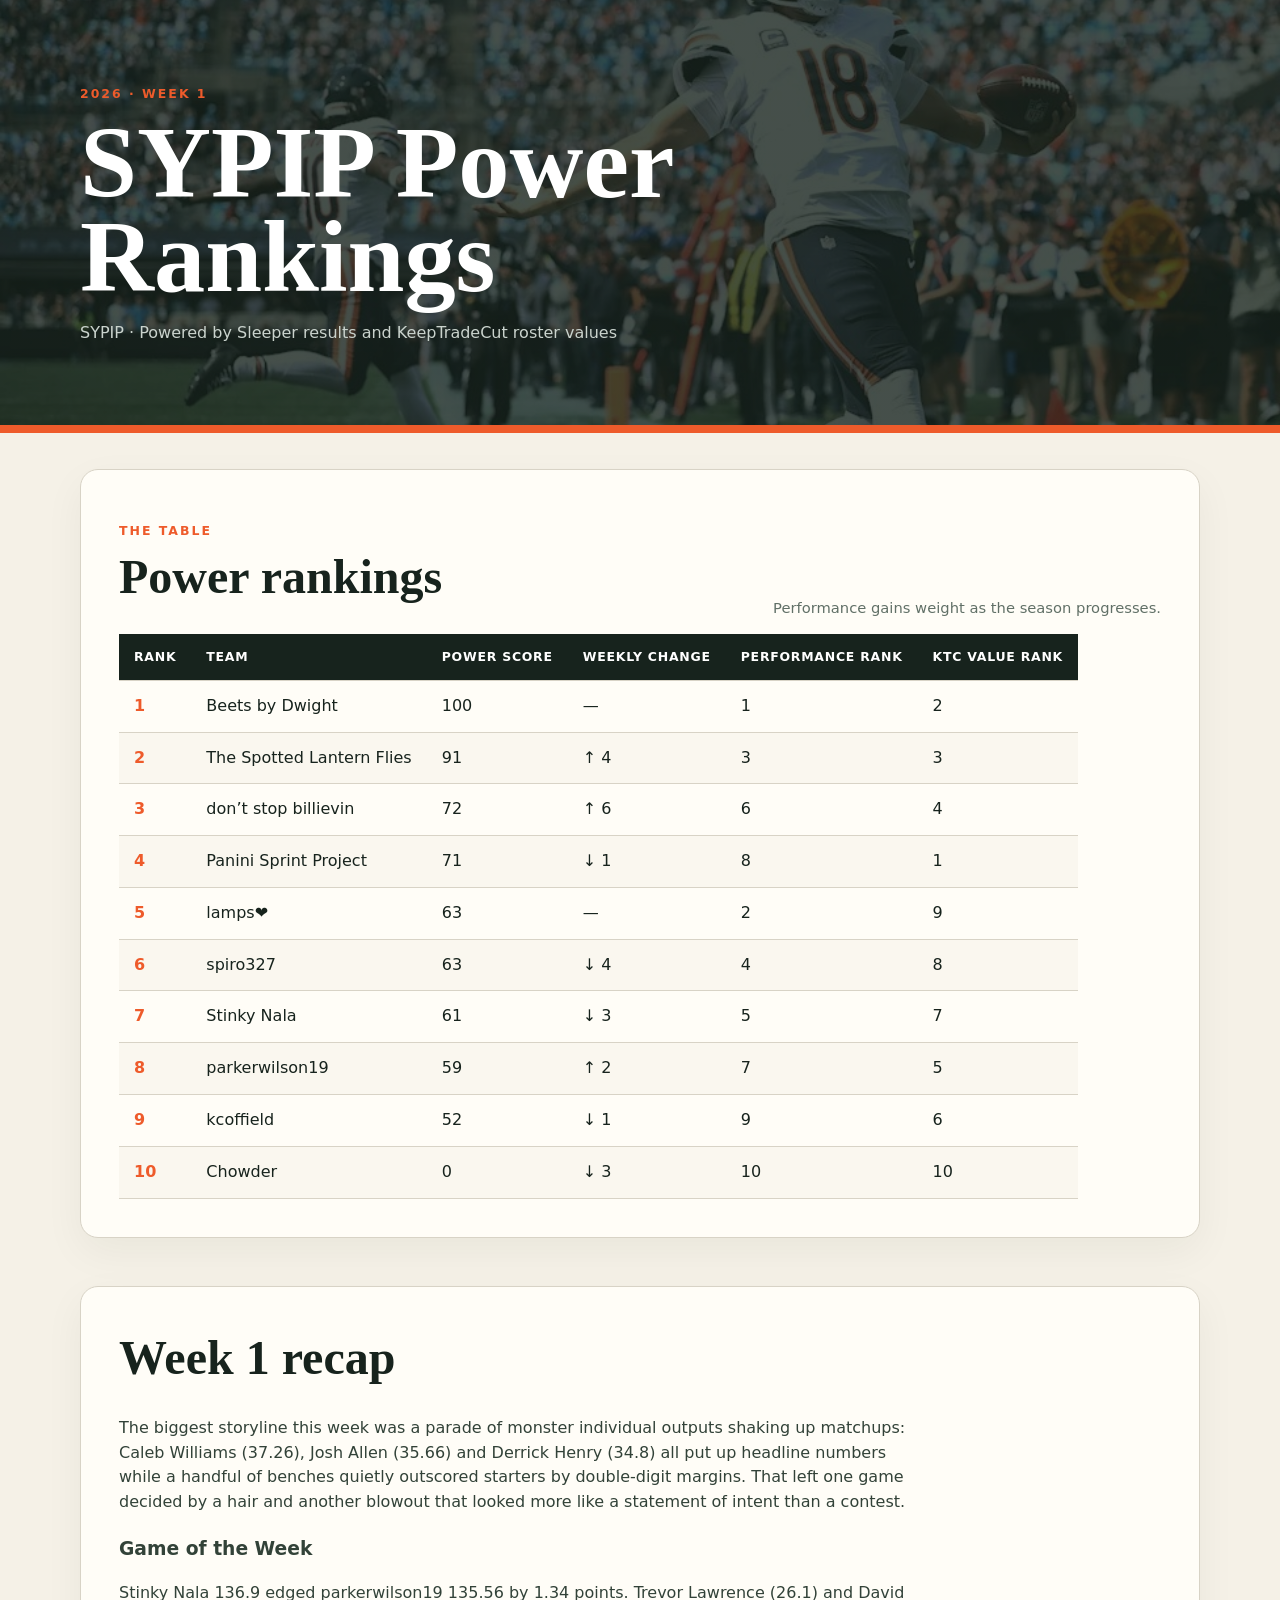
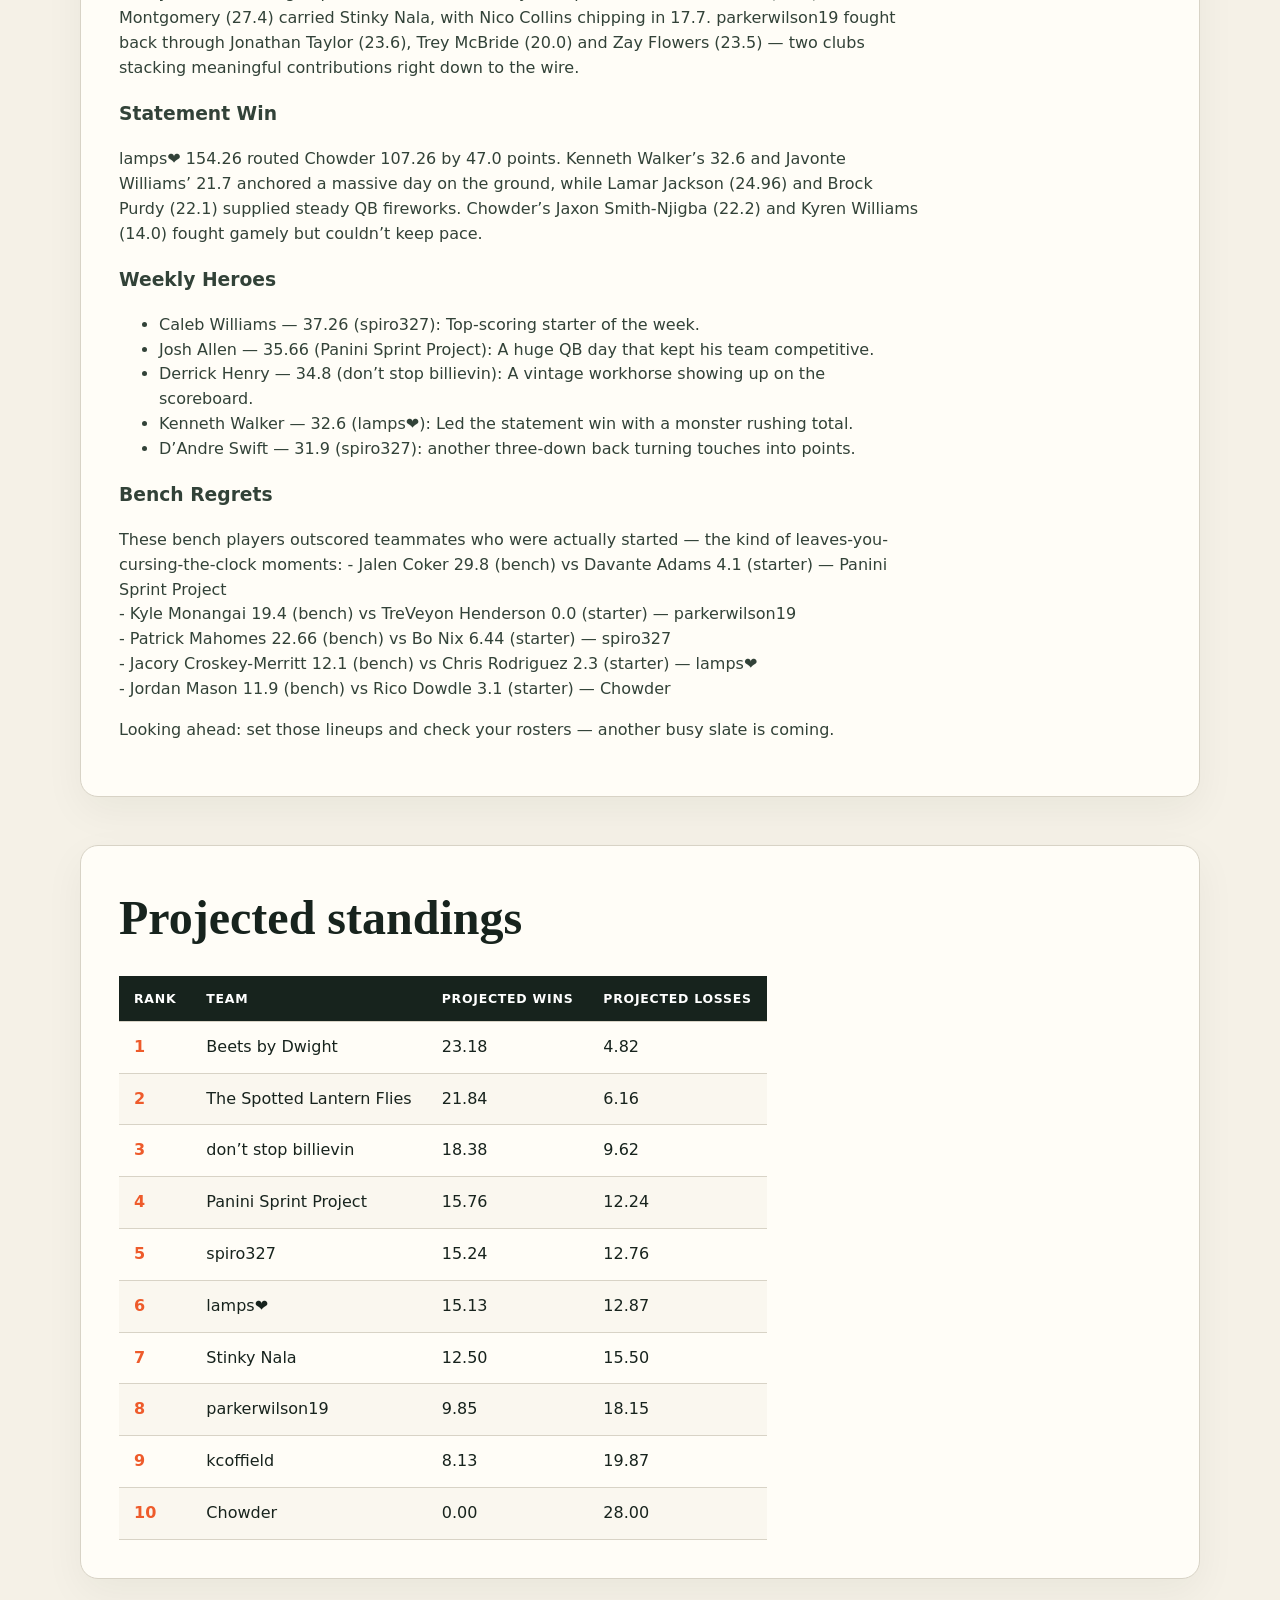
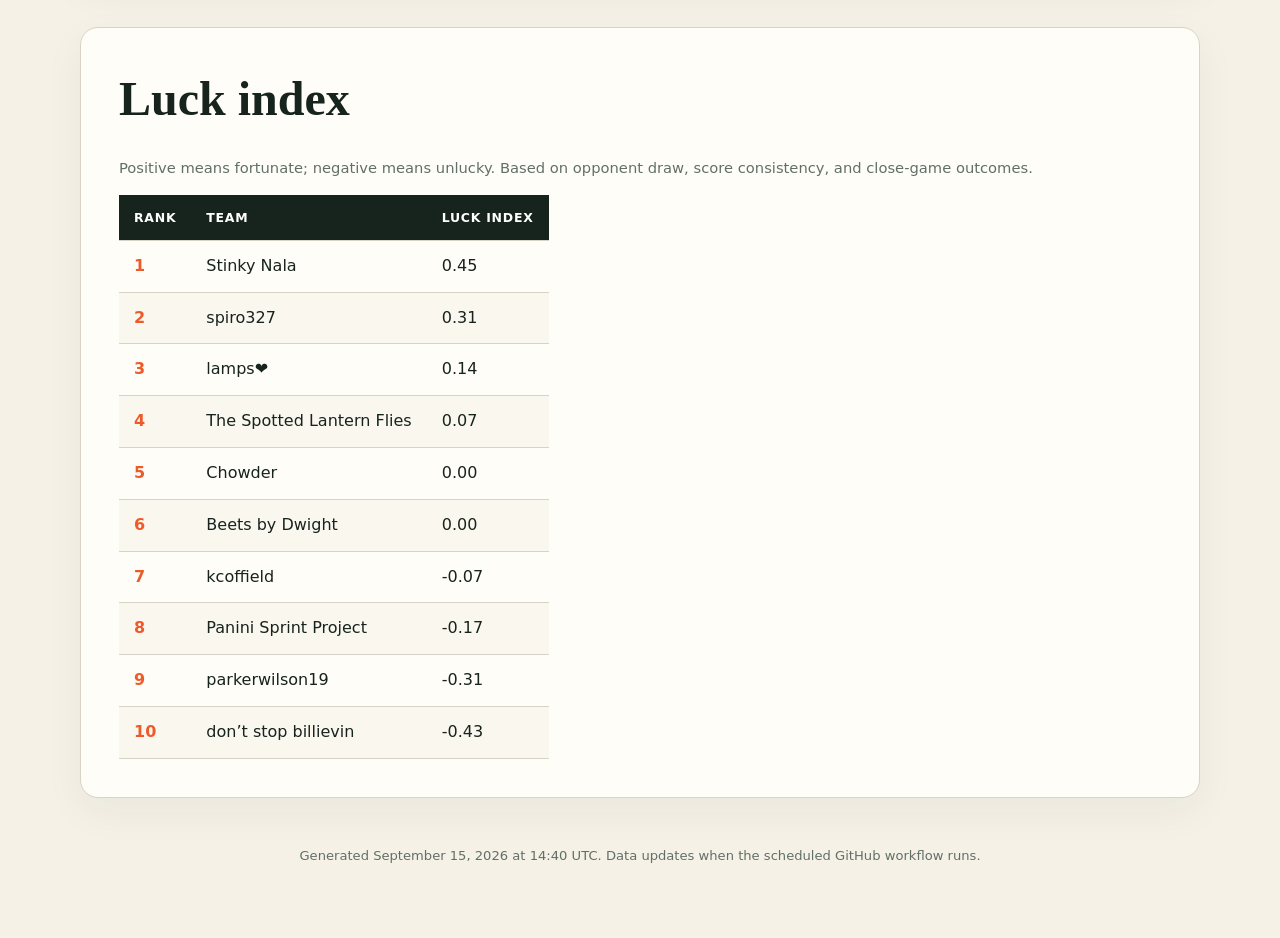
==== commit 0c91fa2b: "Add weekly report for review" ====
--- a/content/reports/1389341850288009216/2026/week-01/index.html
+++ b/content/reports/1389341850288009216/2026/week-01/index.html
@@ -18,7 +18,7 @@
     <tr>
       <td>1</td>
       <td>Beets by Dwight</td>
-      <td>99</td>
+      <td>100</td>
       <td>—</td>
       <td>1</td>
       <td>2</td>
@@ -49,24 +49,24 @@
     </tr>
     <tr>
       <td>5</td>
+      <td>lamps❤️</td>
+      <td>63</td>
+      <td>—</td>
+      <td>2</td>
+      <td>9</td>
+    </tr>
+    <tr>
+      <td>6</td>
       <td>spiro327</td>
       <td>63</td>
-      <td>↓ 3</td>
-      <td>4</td>
-      <td>8</td>
-    </tr>
-    <tr>
-      <td>6</td>
-      <td>lamps❤️</td>
+      <td>↓ 4</td>
+      <td>4</td>
+      <td>8</td>
+    </tr>
+    <tr>
+      <td>7</td>
+      <td>Stinky Nala</td>
       <td>61</td>
-      <td>↓ 1</td>
-      <td>2</td>
-      <td>9</td>
-    </tr>
-    <tr>
-      <td>7</td>
-      <td>Stinky Nala</td>
-      <td>60</td>
       <td>↓ 3</td>
       <td>5</td>
       <td>7</td>
@@ -97,30 +97,27 @@
     </tr>
   </tbody>
 </table></section>
-<section class="recap"><h2>Week 1 recap</h2><div class="prose"><p>Week in one line: star quarterbacks and running backs carried the headlines — Caleb Williams and Josh Allen posted massive outings while a one-point squeaker settled the closest matchup. Several teams rode monster single-player weeks, and a few managers are rueing benches that quietly outscored starters.</p>
+<section class="recap"><h2>Week 1 recap</h2><div class="prose"><p>The biggest storyline this week was a parade of monster individual outputs shaking up matchups: Caleb Williams (37.26), Josh Allen (35.66) and Derrick Henry (34.8) all put up headline numbers while a handful of benches quietly outscored starters by double-digit margins. That left one game decided by a hair and another blowout that looked more like a statement of intent than a contest.</p>
 <h3>Game of the Week</h3>
-<p>Stinky Nala 136.90 — parkerwilson19 135.56 (margin 1.34)<br />
-This one came down to decimals. Stinky Nala leaned on Trevor Lawrence (26.10) and David Montgomery (27.40) with Nico Collins adding 17.70; parkerwilson19 answered with Zay Flowers (23.50), Jonathan Taylor (23.60) and Trey McBride (20.00). TreVeyon Henderson’s 0.00 for parkerwilson19 was a brutal swing, and the final gap was a fingernail: 1.34 points.</p>
+<p>Stinky Nala 136.9 edged parkerwilson19 135.56 by 1.34 points. Trevor Lawrence (26.1) and David Montgomery (27.4) carried Stinky Nala, with Nico Collins chipping in 17.7. parkerwilson19 fought back through Jonathan Taylor (23.6), Trey McBride (20.0) and Zay Flowers (23.5) — two clubs stacking meaningful contributions right down to the wire.</p>
 <h3>Statement Win</h3>
-<p>lamps❤ 154.26 — Chowder 107.26 (margin 47.00)<br />
-lamps❤ exploded past Chowder by 47 points behind Kenneth Walker’s 32.60, Lamar Jackson’s 24.96, Javonte Williams’ 21.70 and Amon-Ra St. Brown’s 23.70. Chowder’s top starter was Jaxon Smith-Njigba with 22.20, but lamps❤ piled on enough production across the board to make this feel emphatic.</p>
+<p>lamps❤ 154.26 routed Chowder 107.26 by 47.0 points. Kenneth Walker’s 32.6 and Javonte Williams’ 21.7 anchored a massive day on the ground, while Lamar Jackson (24.96) and Brock Purdy (22.1) supplied steady QB fireworks. Chowder’s Jaxon Smith-Njigba (22.2) and Kyren Williams (14.0) fought gamely but couldn’t keep pace.</p>
 <h3>Weekly Heroes</h3>
 <ul>
-<li>Caleb Williams (spiro327) — 37.26: the week’s top starter score, pure ceiling.  </li>
-<li>Josh Allen (Panini Sprint Project) — 35.66: electric showing that kept Panini competitive.  </li>
-<li>Kenneth Walker (lamps❤) — 32.60: a workhorse day that fueled the big win.  </li>
-<li>D&#x27;Andre Swift (spiro327) — 31.90: another huge RB week for spiro327.  </li>
-<li>Bijan Robinson (don’t stop billievin) — 27.30: a lead-piece performance hauling his team to 146.88.</li>
+<li>Caleb Williams — 37.26 (spiro327): Top-scoring starter of the week.</li>
+<li>Josh Allen — 35.66 (Panini Sprint Project): A huge QB day that kept his team competitive.</li>
+<li>Derrick Henry — 34.8 (don’t stop billievin): A vintage workhorse showing up on the scoreboard.</li>
+<li>Kenneth Walker — 32.6 (lamps❤): Led the statement win with a monster rushing total.</li>
+<li>D’Andre Swift — 31.9 (spiro327): another three-down back turning touches into points.</li>
 </ul>
 <h3>Bench Regrets</h3>
-<ul>
-<li>Jalen Coker (Panini Sprint Project) 29.8 — Davante Adams (starter) 4.1  </li>
-<li>Kyle Monangai (parkerwilson19) 19.4 — TreVeyon Henderson (starter) 0.0  </li>
-<li>Patrick Mahomes (spiro327) 22.66 — Bo Nix (starter) 6.44  </li>
-<li>Stefon Diggs (Chowder) 13.5 — Jaylen Waddle (starter) 0.7  </li>
-<li>Jacory Croskey-Merritt (lamps❤) 12.1 — Chris Rodriguez (starter) 2.3</li>
-</ul>
-<p>Looking ahead: rosters stay the same and new matchups await — should be fun to see who flips the script next week.</p></div></section><section><h2>Projected standings</h2><table class="dataframe rankings-table">
+<p>These bench players outscored teammates who were actually started — the kind of leaves-you-cursing-the-clock moments:
+- Jalen Coker 29.8 (bench) vs Davante Adams 4.1 (starter) — Panini Sprint Project<br />
+- Kyle Monangai 19.4 (bench) vs TreVeyon Henderson 0.0 (starter) — parkerwilson19<br />
+- Patrick Mahomes 22.66 (bench) vs Bo Nix 6.44 (starter) — spiro327<br />
+- Jacory Croskey-Merritt 12.1 (bench) vs Chris Rodriguez 2.3 (starter) — lamps❤<br />
+- Jordan Mason 11.9 (bench) vs Rico Dowdle 3.1 (starter) — Chowder</p>
+<p>Looking ahead: set those lineups and check your rosters — another busy slate is coming.</p></div></section><section><h2>Projected standings</h2><table class="dataframe rankings-table">
   <thead>
     <tr style="text-align: right;">
       <th>Rank</th>
@@ -133,56 +130,56 @@
     <tr>
       <td>1</td>
       <td>Beets by Dwight</td>
-      <td>23.17</td>
-      <td>4.83</td>
+      <td>23.18</td>
+      <td>4.82</td>
     </tr>
     <tr>
       <td>2</td>
       <td>The Spotted Lantern Flies</td>
-      <td>21.86</td>
-      <td>6.14</td>
+      <td>21.84</td>
+      <td>6.16</td>
     </tr>
     <tr>
       <td>3</td>
       <td>don’t stop billievin</td>
-      <td>18.40</td>
-      <td>9.60</td>
-    </tr>
-    <tr>
-      <td>4</td>
+      <td>18.38</td>
+      <td>9.62</td>
+    </tr>
+    <tr>
+      <td>4</td>
+      <td>Panini Sprint Project</td>
+      <td>15.76</td>
+      <td>12.24</td>
+    </tr>
+    <tr>
+      <td>5</td>
       <td>spiro327</td>
-      <td>15.99</td>
-      <td>12.01</td>
-    </tr>
-    <tr>
-      <td>5</td>
-      <td>Panini Sprint Project</td>
-      <td>15.78</td>
-      <td>12.22</td>
+      <td>15.24</td>
+      <td>12.76</td>
     </tr>
     <tr>
       <td>6</td>
       <td>lamps❤️</td>
-      <td>14.32</td>
-      <td>13.68</td>
+      <td>15.13</td>
+      <td>12.87</td>
     </tr>
     <tr>
       <td>7</td>
       <td>Stinky Nala</td>
-      <td>12.47</td>
-      <td>15.53</td>
+      <td>12.50</td>
+      <td>15.50</td>
     </tr>
     <tr>
       <td>8</td>
       <td>parkerwilson19</td>
-      <td>9.87</td>
-      <td>18.13</td>
+      <td>9.85</td>
+      <td>18.15</td>
     </tr>
     <tr>
       <td>9</td>
       <td>kcoffield</td>
-      <td>8.15</td>
-      <td>19.85</td>
+      <td>8.13</td>
+      <td>19.87</td>
     </tr>
     <tr>
       <td>10</td>
@@ -252,4 +249,4 @@
     </tr>
   </tbody>
 </table></section>
-<footer>Generated September 15, 2026 at 13:13 UTC. Data updates when the scheduled GitHub workflow runs.</footer></main></body></html>+<footer>Generated September 15, 2026 at 14:40 UTC. Data updates when the scheduled GitHub workflow runs.</footer></main></body></html>
